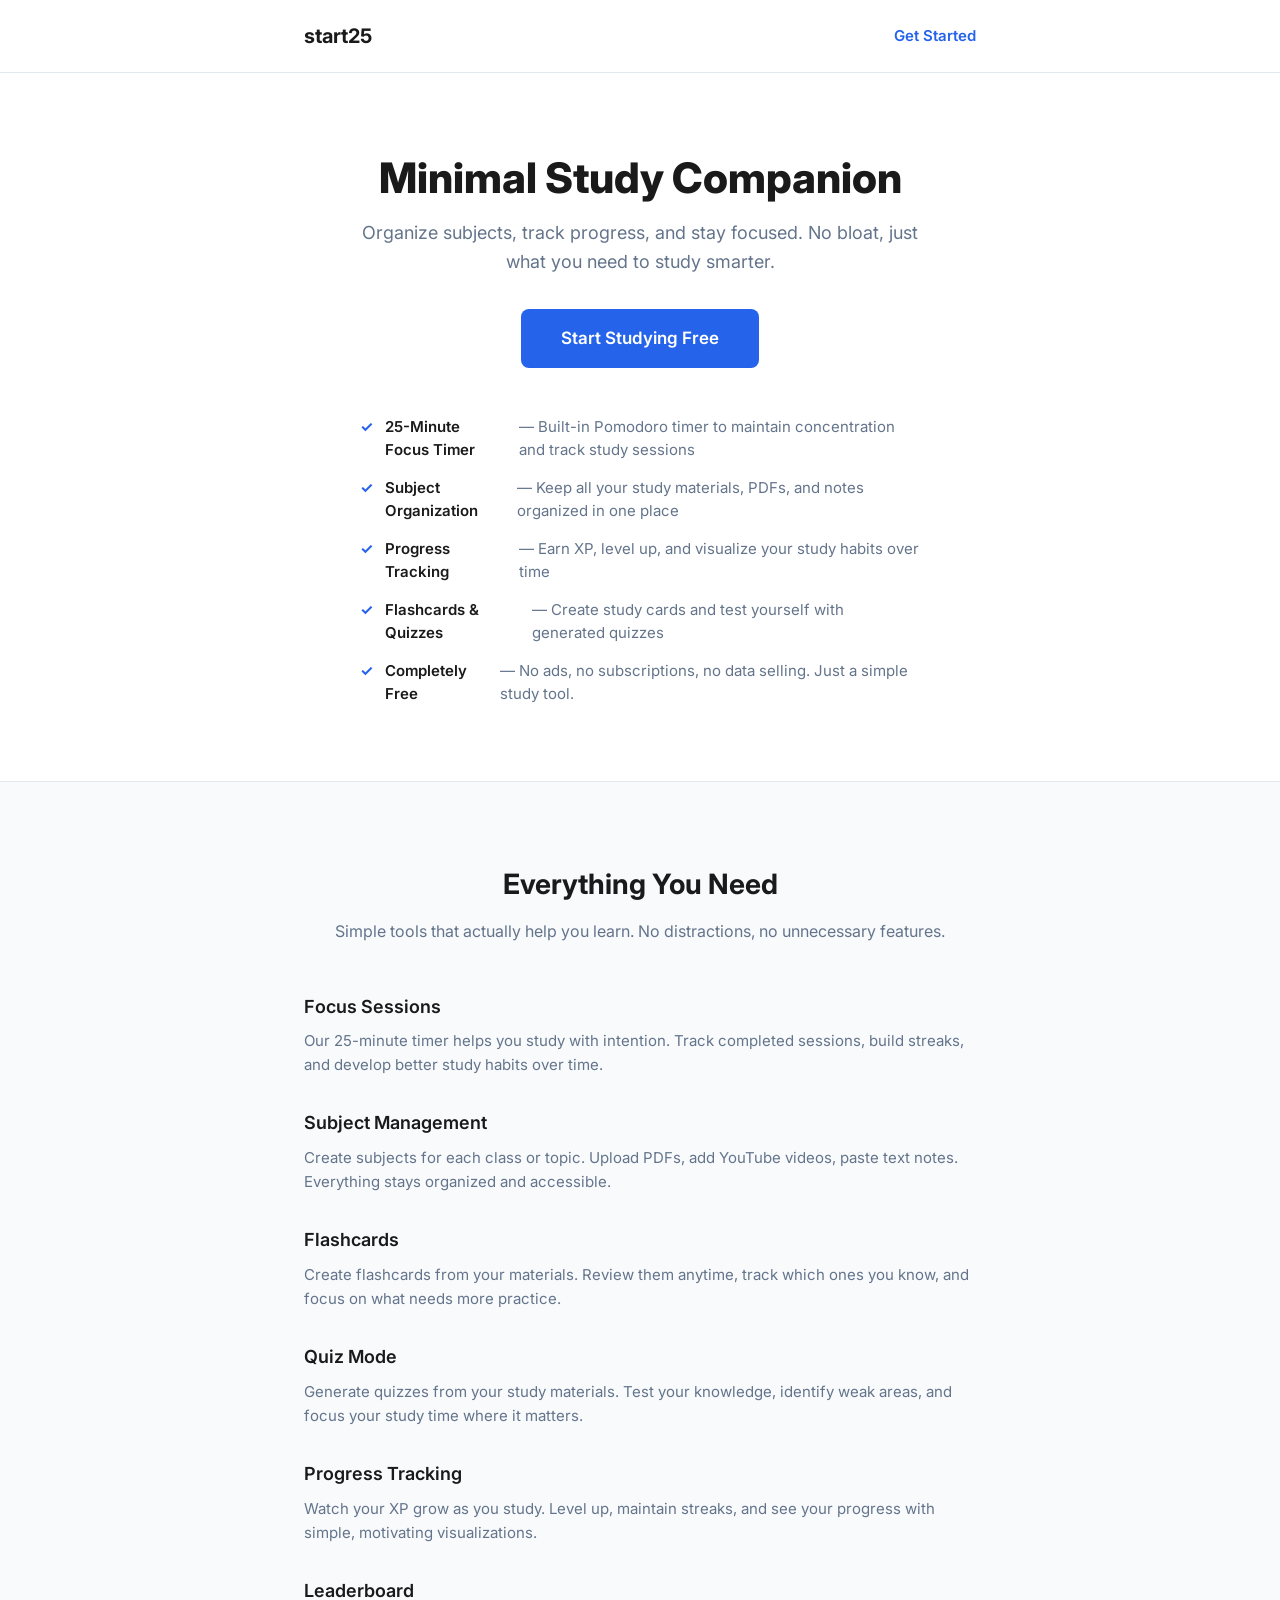
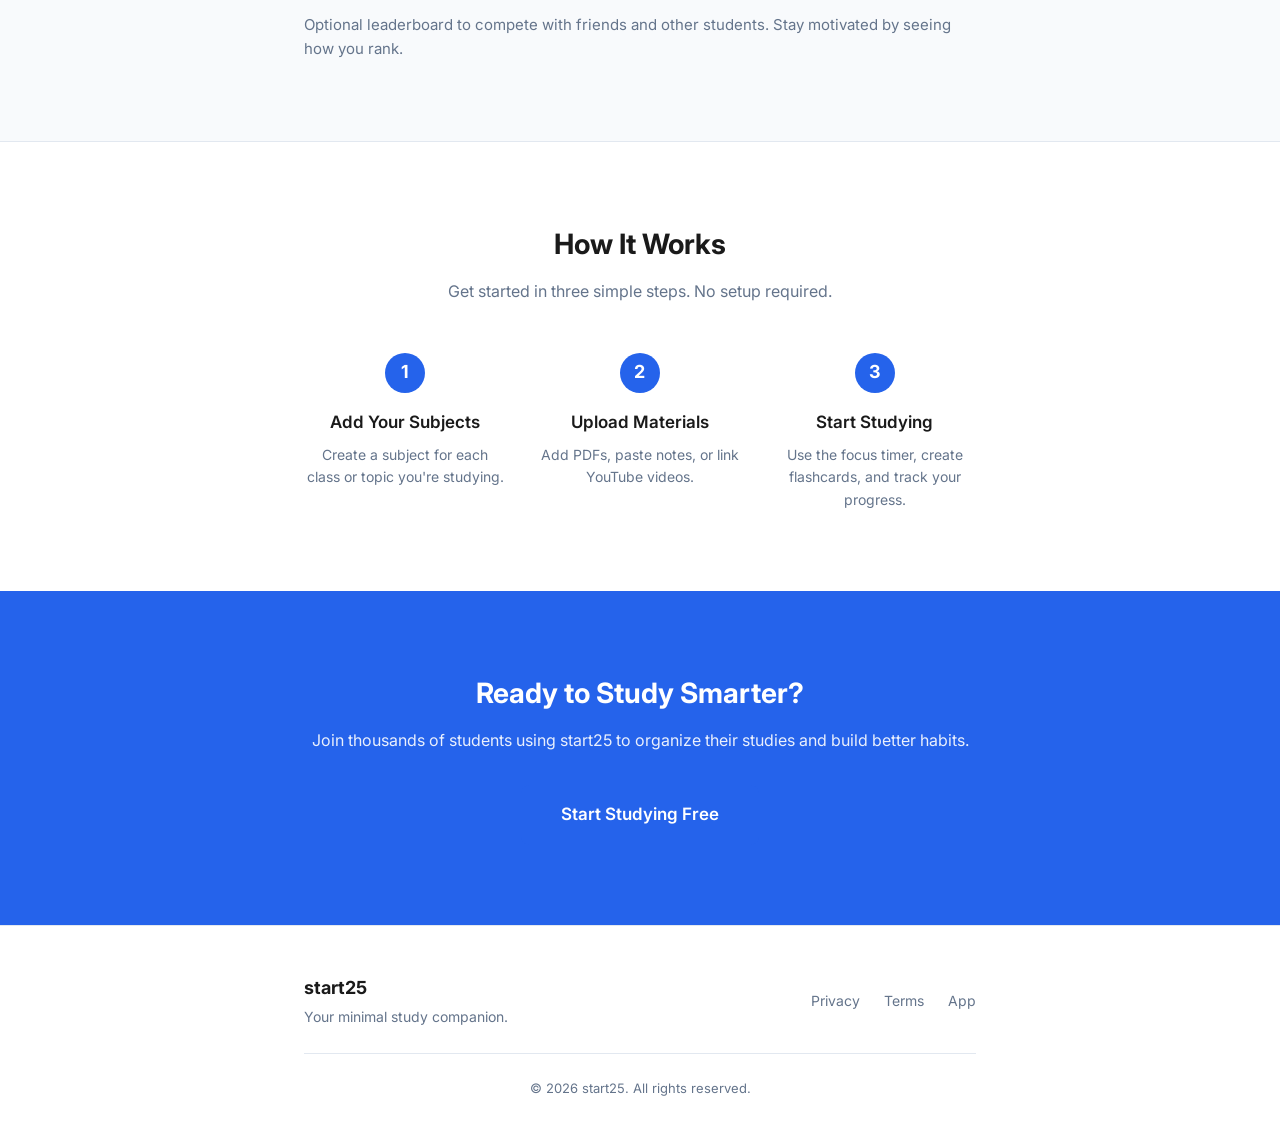
==== index.html @ 7311ef48 "Redesign landing page to match static.app clean minimal style" ====
<!DOCTYPE html>
<html lang="en">
<head>
    <meta charset="UTF-8">
    <meta name="viewport" content="width=device-width, initial-scale=1.0">
    <title>start25 - Minimal Study Companion</title>
    <link rel="icon" type="image/svg+xml" href="data:image/svg+xml,%3Csvg xmlns='http://www.w3.org/2000/svg' viewBox='0 0 100 100'%3E%3Crect width='100' height='100' rx='24' fill='%231a1a1a'/%3E%3Ctext x='50' y='70' font-family='Inter, -apple-system, sans-serif' font-size='46' font-weight='800' text-anchor='middle' fill='%23ffffff'%3E25%3C/text%3E%3C/svg%3E">
    <link rel="stylesheet" href="styles.css">
    <link rel="preconnect" href="https://fonts.googleapis.com">
    <link rel="preconnect" href="https://fonts.gstatic.com" crossorigin>
    <link href="https://fonts.googleapis.com/css2?family=Inter:wght@400;500;600;700;800&display=swap" rel="stylesheet">
</head>
<body>
    <!-- Navigation -->
    <nav class="nav">
        <div class="nav-container">
            <a href="index.html" class="nav-logo">start25</a>
            <a href="https://start25.vercel.app/" class="nav-cta">Get Started</a>
        </div>
    </nav>

    <!-- Hero Section -->
    <section class="hero">
        <div class="container">
            <h1 class="hero-title">Minimal Study Companion</h1>
            <p class="hero-subtitle">Organize subjects, track progress, and stay focused. No bloat, just what you need to study smarter.</p>
            <a href="https://start25.vercel.app/" class="btn btn-primary btn-large">Start Studying Free</a>
            
            <ul class="hero-features">
                <li>
                    <span class="check">✓</span>
                    <strong>25-Minute Focus Timer</strong> — Built-in Pomodoro timer to maintain concentration and track study sessions
                </li>
                <li>
                    <span class="check">✓</span>
                    <strong>Subject Organization</strong> — Keep all your study materials, PDFs, and notes organized in one place
                </li>
                <li>
                    <span class="check">✓</span>
                    <strong>Progress Tracking</strong> — Earn XP, level up, and visualize your study habits over time
                </li>
                <li>
                    <span class="check">✓</span>
                    <strong>Flashcards & Quizzes</strong> — Create study cards and test yourself with generated quizzes
                </li>
                <li>
                    <span class="check">✓</span>
                    <strong>Completely Free</strong> — No ads, no subscriptions, no data selling. Just a simple study tool.
                </li>
            </ul>
        </div>
    </section>

    <!-- Features Section -->
    <section id="features" class="features">
        <div class="container">
            <h2>Everything You Need</h2>
            <p class="section-intro">Simple tools that actually help you learn. No distractions, no unnecessary features.</p>
            
            <div class="features-list">
                <div class="feature-item">
                    <h3>Focus Sessions</h3>
                    <p>Our 25-minute timer helps you study with intention. Track completed sessions, build streaks, and develop better study habits over time.</p>
                </div>
                <div class="feature-item">
                    <h3>Subject Management</h3>
                    <p>Create subjects for each class or topic. Upload PDFs, add YouTube videos, paste text notes. Everything stays organized and accessible.</p>
                </div>
                <div class="feature-item">
                    <h3>Flashcards</h3>
                    <p>Create flashcards from your materials. Review them anytime, track which ones you know, and focus on what needs more practice.</p>
                </div>
                <div class="feature-item">
                    <h3>Quiz Mode</h3>
                    <p>Generate quizzes from your study materials. Test your knowledge, identify weak areas, and focus your study time where it matters.</p>
                </div>
                <div class="feature-item">
                    <h3>Progress Tracking</h3>
                    <p>Watch your XP grow as you study. Level up, maintain streaks, and see your progress with simple, motivating visualizations.</p>
                </div>
                <div class="feature-item">
                    <h3>Leaderboard</h3>
                    <p>Optional leaderboard to compete with friends and other students. Stay motivated by seeing how you rank.</p>
                </div>
            </div>
        </div>
    </section>

    <!-- How It Works Section -->
    <section id="how-it-works" class="how-it-works">
        <div class="container">
            <h2>How It Works</h2>
            <p class="section-intro">Get started in three simple steps. No setup required.</p>
            
            <div class="steps-simple">
                <div class="step-item">
                    <span class="step-num">1</span>
                    <h4>Add Your Subjects</h4>
                    <p>Create a subject for each class or topic you're studying.</p>
                </div>
                <div class="step-item">
                    <span class="step-num">2</span>
                    <h4>Upload Materials</h4>
                    <p>Add PDFs, paste notes, or link YouTube videos.</p>
                </div>
                <div class="step-item">
                    <span class="step-num">3</span>
                    <h4>Start Studying</h4>
                    <p>Use the focus timer, create flashcards, and track your progress.</p>
                </div>
            </div>
        </div>
    </section>

    <!-- CTA Section -->
    <section class="cta">
        <div class="container">
            <h2>Ready to Study Smarter?</h2>
            <p>Join thousands of students using start25 to organize their studies and build better habits.</p>
            <a href="https://start25.vercel.app/" class="btn btn-primary btn-large">Start Studying Free</a>
        </div>
    </section>

    <!-- Footer -->
    <footer class="footer">
        <div class="container">
            <div class="footer-content">
                <div class="footer-brand">
                    <a href="index.html" class="footer-logo">start25</a>
                    <p>Your minimal study companion.</p>
                </div>
                <div class="footer-links">
                    <a href="privacy.html">Privacy</a>
                    <a href="terms.html">Terms</a>
                    <a href="https://start25.vercel.app/">App</a>
                </div>
            </div>
            <div class="footer-bottom">
                <p>&copy; 2026 start25. All rights reserved.</p>
            </div>
        </div>
    </footer>

    <script src="script.js"></script>
</body>
</html>
---- styles.css ----
* {
    margin: 0;
    padding: 0;
    box-sizing: border-box;
}

:root {
    --primary: #1a1a1a;
    --primary-dark: #000000;
    --accent: #2563eb;
    --bg: #ffffff;
    --bg-alt: #f8fafc;
    --text: #1a1a1a;
    --text-muted: #64748b;
    --border: #e2e8f0;
}

body {
    font-family: 'Inter', -apple-system, BlinkMacSystemFont, 'Segoe UI', Roboto, sans-serif;
    color: var(--text);
    background: var(--bg);
    line-height: 1.6;
}

.container {
    max-width: 720px;
    margin: 0 auto;
    padding: 0 24px;
}

/* Navigation */
.nav {
    border-bottom: 1px solid var(--border);
}

.nav-container {
    max-width: 720px;
    margin: 0 auto;
    padding: 20px 24px;
    display: flex;
    align-items: center;
    justify-content: space-between;
}

.nav-logo {
    font-size: 20px;
    font-weight: 700;
    color: var(--text);
    text-decoration: none;
}

.nav-cta {
    color: var(--accent);
    text-decoration: none;
    font-weight: 600;
    font-size: 15px;
}

.nav-cta:hover {
    text-decoration: underline;
}

/* Hero Section */
.hero {
    padding: 80px 0 60px;
    text-align: center;
}

.hero-title {
    font-size: 42px;
    font-weight: 800;
    line-height: 1.2;
    margin-bottom: 16px;
    color: var(--text);
}

.hero-subtitle {
    font-size: 18px;
    color: var(--text-muted);
    margin-bottom: 32px;
    max-width: 560px;
    margin-left: auto;
    margin-right: auto;
}

.hero-features {
    list-style: none;
    text-align: left;
    max-width: 560px;
    margin: 48px auto 0;
}

.hero-features li {
    display: flex;
    gap: 12px;
    margin-bottom: 16px;
    font-size: 15px;
    color: var(--text-muted);
    line-height: 1.5;
}

.hero-features .check {
    color: var(--accent);
    font-weight: 700;
    flex-shrink: 0;
}

.hero-features strong {
    color: var(--text);
    font-weight: 600;
}

.btn {
    display: inline-block;
    padding: 14px 32px;
    border-radius: 8px;
    text-decoration: none;
    font-weight: 600;
    transition: all 0.2s;
}

.btn-primary {
    background: var(--accent);
    color: white;
}

.btn-primary:hover {
    background: #1d4ed8;
}

.btn-large {
    padding: 16px 40px;
    font-size: 17px;
}

/* Features Section */
.features {
    padding: 80px 0;
    background: var(--bg-alt);
    border-top: 1px solid var(--border);
}

.features h2 {
    font-size: 28px;
    font-weight: 700;
    margin-bottom: 12px;
    text-align: center;
}

.section-intro {
    text-align: center;
    color: var(--text-muted);
    margin-bottom: 48px;
}

.features-list {
    display: grid;
    gap: 32px;
}

.feature-item h3 {
    font-size: 18px;
    font-weight: 600;
    margin-bottom: 8px;
    color: var(--text);
}

.feature-item p {
    color: var(--text-muted);
    font-size: 15px;
    line-height: 1.6;
}

/* How It Works Section */
.how-it-works {
    padding: 80px 0;
    border-top: 1px solid var(--border);
}

.how-it-works h2 {
    font-size: 28px;
    font-weight: 700;
    margin-bottom: 12px;
    text-align: center;
}

.steps-simple {
    display: grid;
    grid-template-columns: repeat(3, 1fr);
    gap: 32px;
    margin-top: 48px;
}

.step-item {
    text-align: center;
}

.step-num {
    display: inline-flex;
    align-items: center;
    justify-content: center;
    width: 40px;
    height: 40px;
    background: var(--accent);
    color: white;
    border-radius: 50%;
    font-size: 18px;
    font-weight: 700;
    margin-bottom: 16px;
}

.step-item h4 {
    font-size: 17px;
    font-weight: 600;
    margin-bottom: 8px;
}

.step-item p {
    font-size: 14px;
    color: var(--text-muted);
}


/* CTA Section */
.cta {
    padding: 80px 0;
    background: var(--accent);
    color: white;
    text-align: center;
}

.cta h2 {
    font-size: 28px;
    font-weight: 700;
    margin-bottom: 12px;
}

.cta p {
    font-size: 16px;
    margin-bottom: 32px;
    opacity: 0.9;
}

/* Footer */
.footer {
    padding: 48px 0;
    background: var(--bg);
    border-top: 1px solid var(--border);
}

.footer-content {
    display: flex;
    justify-content: space-between;
    align-items: center;
    margin-bottom: 24px;
}

.footer-logo {
    font-size: 18px;
    font-weight: 700;
    color: var(--text);
    text-decoration: none;
}

.footer-brand p {
    color: var(--text-muted);
    font-size: 14px;
    margin-top: 4px;
}

.footer-links {
    display: flex;
    gap: 24px;
}

.footer-links a {
    color: var(--text-muted);
    text-decoration: none;
    font-size: 14px;
}

.footer-links a:hover {
    color: var(--accent);
}

.footer-bottom {
    text-align: center;
    color: var(--text-muted);
    font-size: 13px;
    padding-top: 24px;
    border-top: 1px solid var(--border);
}

/* Responsive */
@media (max-width: 640px) {
    .hero-title {
        font-size: 32px;
    }
    
    .hero-subtitle {
        font-size: 16px;
    }
    
    .steps-simple {
        grid-template-columns: 1fr;
        gap: 24px;
    }
    
    .footer-content {
        flex-direction: column;
        gap: 16px;
        text-align: center;
    }
    
    .btn-large {
        padding: 14px 28px;
        font-size: 16px;
    }
}
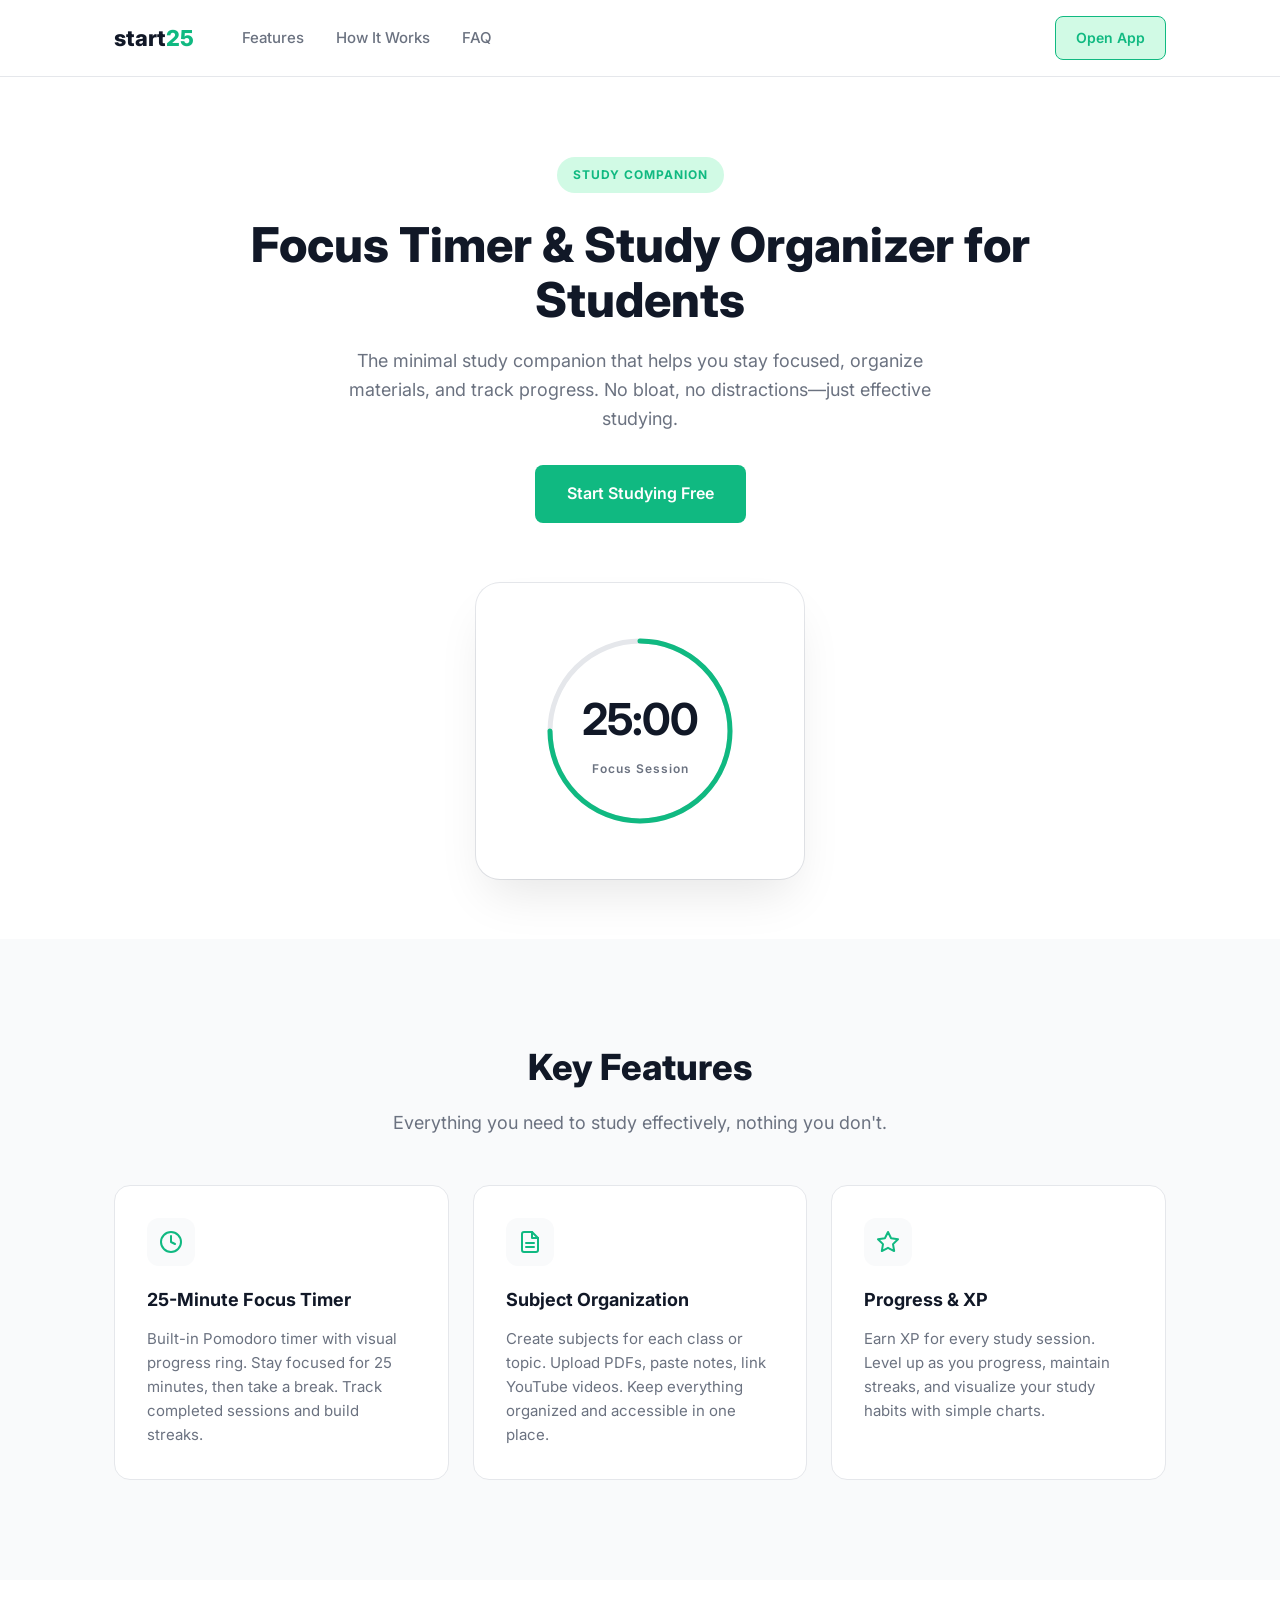
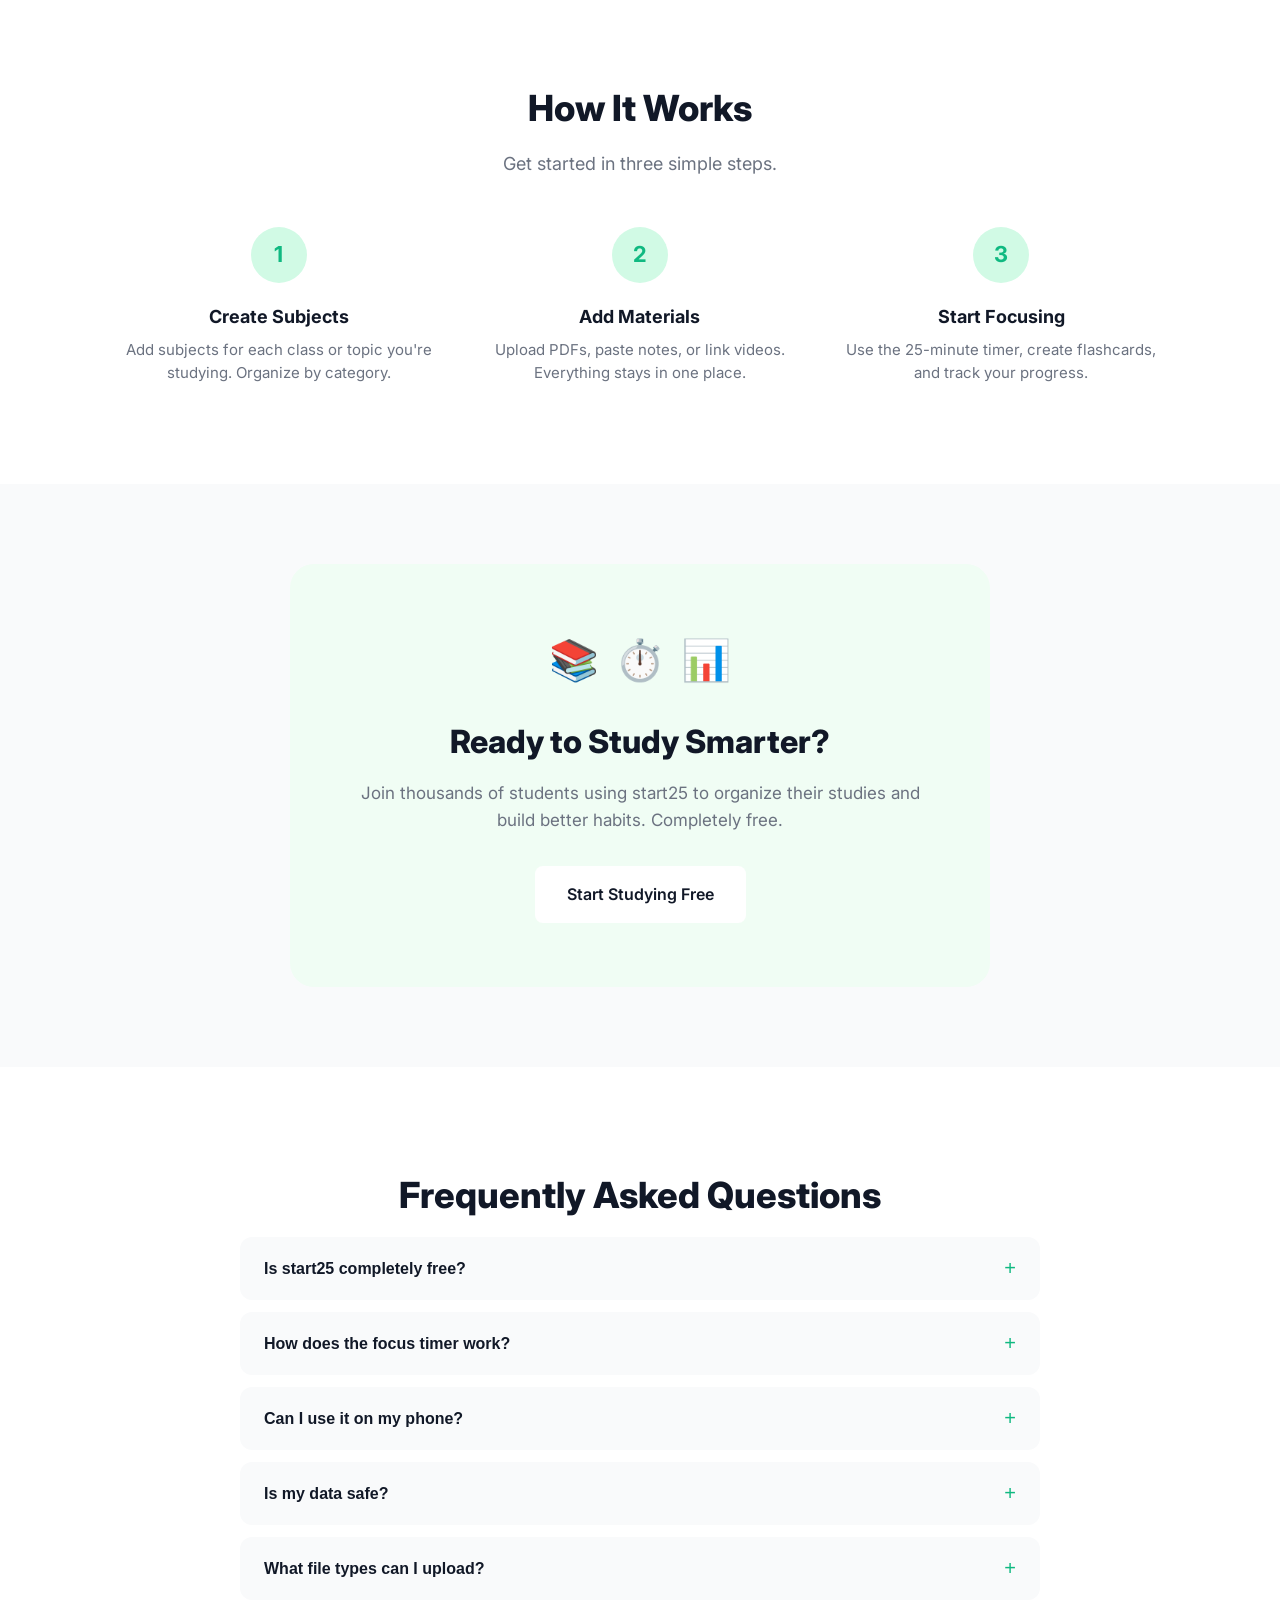
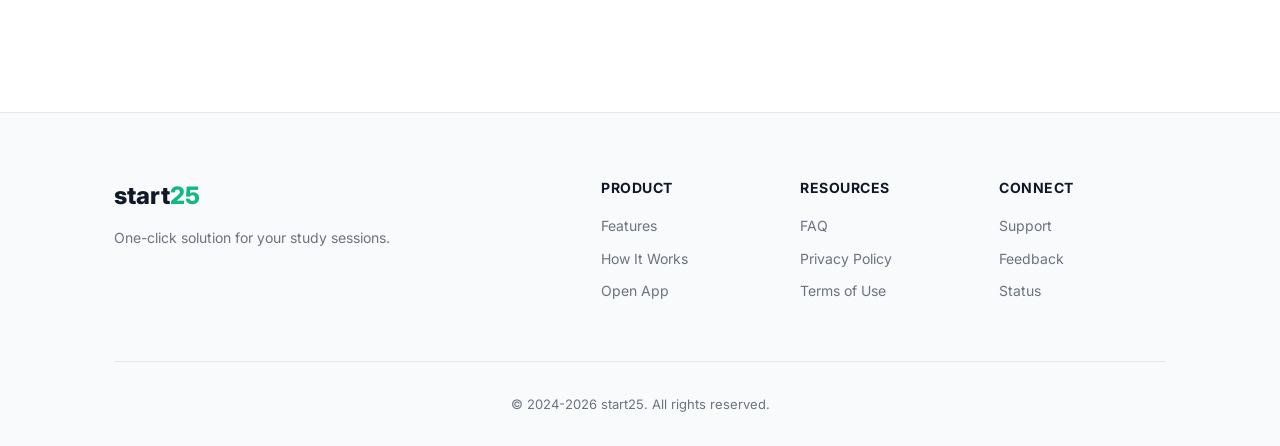
==== commit d0db5275: "Complete redesign to match static.app style - full layout, FAQ accordion, comprehensive footer" ====
--- a/index.html
+++ b/index.html
@@ -3,7 +3,7 @@
 <head>
     <meta charset="UTF-8">
     <meta name="viewport" content="width=device-width, initial-scale=1.0">
-    <title>start25 - Minimal Study Companion</title>
+    <title>start25 - Focus Timer & Study Companion</title>
     <link rel="icon" type="image/svg+xml" href="data:image/svg+xml,%3Csvg xmlns='http://www.w3.org/2000/svg' viewBox='0 0 100 100'%3E%3Crect width='100' height='100' rx='24' fill='%231a1a1a'/%3E%3Ctext x='50' y='70' font-family='Inter, -apple-system, sans-serif' font-size='46' font-weight='800' text-anchor='middle' fill='%23ffffff'%3E25%3C/text%3E%3C/svg%3E">
     <link rel="stylesheet" href="styles.css">
     <link rel="preconnect" href="https://fonts.googleapis.com">
@@ -14,73 +14,75 @@
     <!-- Navigation -->
     <nav class="nav">
         <div class="nav-container">
-            <a href="index.html" class="nav-logo">start25</a>
-            <a href="https://start25.vercel.app/" class="nav-cta">Get Started</a>
+            <div class="nav-left">
+                <a href="index.html" class="nav-logo">
+                    <span class="logo-text">start</span><span class="logo-num">25</span>
+                </a>
+                <div class="nav-links">
+                    <a href="#features">Features</a>
+                    <a href="#how-it-works">How It Works</a>
+                    <a href="#faq">FAQ</a>
+                </div>
+            </div>
+            <div class="nav-right">
+                <a href="https://start25.vercel.app/" class="btn btn-open">Open App</a>
+            </div>
         </div>
     </nav>
 
     <!-- Hero Section -->
     <section class="hero">
         <div class="container">
-            <h1 class="hero-title">Minimal Study Companion</h1>
-            <p class="hero-subtitle">Organize subjects, track progress, and stay focused. No bloat, just what you need to study smarter.</p>
-            <a href="https://start25.vercel.app/" class="btn btn-primary btn-large">Start Studying Free</a>
-            
-            <ul class="hero-features">
-                <li>
-                    <span class="check">✓</span>
-                    <strong>25-Minute Focus Timer</strong> — Built-in Pomodoro timer to maintain concentration and track study sessions
-                </li>
-                <li>
-                    <span class="check">✓</span>
-                    <strong>Subject Organization</strong> — Keep all your study materials, PDFs, and notes organized in one place
-                </li>
-                <li>
-                    <span class="check">✓</span>
-                    <strong>Progress Tracking</strong> — Earn XP, level up, and visualize your study habits over time
-                </li>
-                <li>
-                    <span class="check">✓</span>
-                    <strong>Flashcards & Quizzes</strong> — Create study cards and test yourself with generated quizzes
-                </li>
-                <li>
-                    <span class="check">✓</span>
-                    <strong>Completely Free</strong> — No ads, no subscriptions, no data selling. Just a simple study tool.
-                </li>
-            </ul>
+            <span class="hero-badge">STUDY COMPANION</span>
+            <h1 class="hero-title">Focus Timer & Study Organizer for Students</h1>
+            <p class="hero-subtitle">The minimal study companion that helps you stay focused, organize materials, and track progress. No bloat, no distractions—just effective studying.</p>
+            <div class="hero-ctas">
+                <a href="https://start25.vercel.app/" class="btn btn-primary btn-large">Start Studying Free</a>
+            </div>
+            
+            <!-- Hero Visual -->
+            <div class="hero-demo">
+                <div class="demo-card">
+                    <div class="demo-timer">
+                        <svg viewBox="0 0 120 120" class="demo-ring">
+                            <circle cx="60" cy="60" r="54" fill="none" stroke="#e5e7eb" stroke-width="3"/>
+                            <circle cx="60" cy="60" r="54" fill="none" stroke="#10b981" stroke-width="3" stroke-dasharray="339" stroke-dashoffset="85" stroke-linecap="round"/>
+                        </svg>
+                        <div class="demo-time">25:00</div>
+                        <div class="demo-label">Focus Session</div>
+                    </div>
+                </div>
+            </div>
         </div>
     </section>
 
     <!-- Features Section -->
     <section id="features" class="features">
         <div class="container">
-            <h2>Everything You Need</h2>
-            <p class="section-intro">Simple tools that actually help you learn. No distractions, no unnecessary features.</p>
-            
-            <div class="features-list">
-                <div class="feature-item">
-                    <h3>Focus Sessions</h3>
-                    <p>Our 25-minute timer helps you study with intention. Track completed sessions, build streaks, and develop better study habits over time.</p>
-                </div>
-                <div class="feature-item">
-                    <h3>Subject Management</h3>
-                    <p>Create subjects for each class or topic. Upload PDFs, add YouTube videos, paste text notes. Everything stays organized and accessible.</p>
-                </div>
-                <div class="feature-item">
-                    <h3>Flashcards</h3>
-                    <p>Create flashcards from your materials. Review them anytime, track which ones you know, and focus on what needs more practice.</p>
-                </div>
-                <div class="feature-item">
-                    <h3>Quiz Mode</h3>
-                    <p>Generate quizzes from your study materials. Test your knowledge, identify weak areas, and focus your study time where it matters.</p>
-                </div>
-                <div class="feature-item">
-                    <h3>Progress Tracking</h3>
-                    <p>Watch your XP grow as you study. Level up, maintain streaks, and see your progress with simple, motivating visualizations.</p>
-                </div>
-                <div class="feature-item">
-                    <h3>Leaderboard</h3>
-                    <p>Optional leaderboard to compete with friends and other students. Stay motivated by seeing how you rank.</p>
+            <h2 class="section-title">Key Features</h2>
+            <p class="section-subtitle">Everything you need to study effectively, nothing you don't.</p>
+            
+            <div class="features-grid">
+                <div class="feature-card">
+                    <div class="feature-icon">
+                        <svg width="24" height="24" viewBox="0 0 24 24" fill="none" stroke="currentColor" stroke-width="2" stroke-linecap="round" stroke-linejoin="round"><circle cx="12" cy="12" r="10"/><polyline points="12 6 12 12 16 14"/></svg>
+                    </div>
+                    <h3>25-Minute Focus Timer</h3>
+                    <p>Built-in Pomodoro timer with visual progress ring. Stay focused for 25 minutes, then take a break. Track completed sessions and build streaks.</p>
+                </div>
+                <div class="feature-card">
+                    <div class="feature-icon">
+                        <svg width="24" height="24" viewBox="0 0 24 24" fill="none" stroke="currentColor" stroke-width="2" stroke-linecap="round" stroke-linejoin="round"><path d="M14 2H6a2 2 0 0 0-2 2v16a2 2 0 0 0 2 2h12a2 2 0 0 0 2-2V8z"/><polyline points="14 2 14 8 20 8"/><line x1="16" y1="13" x2="8" y2="13"/><line x1="16" y1="17" x2="8" y2="17"/></svg>
+                    </div>
+                    <h3>Subject Organization</h3>
+                    <p>Create subjects for each class or topic. Upload PDFs, paste notes, link YouTube videos. Keep everything organized and accessible in one place.</p>
+                </div>
+                <div class="feature-card">
+                    <div class="feature-icon">
+                        <svg width="24" height="24" viewBox="0 0 24 24" fill="none" stroke="currentColor" stroke-width="2" stroke-linecap="round" stroke-linejoin="round"><polygon points="12 2 15.09 8.26 22 9.27 17 14.14 18.18 21.02 12 17.77 5.82 21.02 7 14.14 2 9.27 8.91 8.26 12 2"/></svg>
+                    </div>
+                    <h3>Progress & XP</h3>
+                    <p>Earn XP for every study session. Level up as you progress, maintain streaks, and visualize your study habits with simple charts.</p>
                 </div>
             </div>
         </div>
@@ -89,24 +91,24 @@
     <!-- How It Works Section -->
     <section id="how-it-works" class="how-it-works">
         <div class="container">
-            <h2>How It Works</h2>
-            <p class="section-intro">Get started in three simple steps. No setup required.</p>
-            
-            <div class="steps-simple">
-                <div class="step-item">
-                    <span class="step-num">1</span>
-                    <h4>Add Your Subjects</h4>
-                    <p>Create a subject for each class or topic you're studying.</p>
-                </div>
-                <div class="step-item">
-                    <span class="step-num">2</span>
-                    <h4>Upload Materials</h4>
-                    <p>Add PDFs, paste notes, or link YouTube videos.</p>
-                </div>
-                <div class="step-item">
-                    <span class="step-num">3</span>
-                    <h4>Start Studying</h4>
-                    <p>Use the focus timer, create flashcards, and track your progress.</p>
+            <h2 class="section-title">How It Works</h2>
+            <p class="section-subtitle">Get started in three simple steps.</p>
+            
+            <div class="steps-grid">
+                <div class="step">
+                    <div class="step-icon">1</div>
+                    <h4>Create Subjects</h4>
+                    <p>Add subjects for each class or topic you're studying. Organize by category.</p>
+                </div>
+                <div class="step">
+                    <div class="step-icon">2</div>
+                    <h4>Add Materials</h4>
+                    <p>Upload PDFs, paste notes, or link videos. Everything stays in one place.</p>
+                </div>
+                <div class="step">
+                    <div class="step-icon">3</div>
+                    <h4>Start Focusing</h4>
+                    <p>Use the 25-minute timer, create flashcards, and track your progress.</p>
                 </div>
             </div>
         </div>
@@ -115,28 +117,109 @@
     <!-- CTA Section -->
     <section class="cta">
         <div class="container">
-            <h2>Ready to Study Smarter?</h2>
-            <p>Join thousands of students using start25 to organize their studies and build better habits.</p>
-            <a href="https://start25.vercel.app/" class="btn btn-primary btn-large">Start Studying Free</a>
+            <div class="cta-card">
+                <div class="cta-visual">
+                    <div class="cta-shapes">
+                        <div class="shape shape-1">📚</div>
+                        <div class="shape shape-2">⏱️</div>
+                        <div class="shape shape-3">📊</div>
+                    </div>
+                </div>
+                <h2>Ready to Study Smarter?</h2>
+                <p>Join thousands of students using start25 to organize their studies and build better habits. Completely free.</p>
+                <a href="https://start25.vercel.app/" class="btn btn-white btn-large">Start Studying Free</a>
+            </div>
+        </div>
+    </section>
+
+    <!-- FAQ Section -->
+    <section id="faq" class="faq">
+        <div class="container">
+            <h2 class="section-title">Frequently Asked Questions</h2>
+            
+            <div class="faq-list">
+                <div class="faq-item">
+                    <button class="faq-question" onclick="toggleFaq(this)">
+                        <span>Is start25 completely free?</span>
+                        <span class="faq-plus">+</span>
+                    </button>
+                    <div class="faq-answer">
+                        <p>Yes, start25 is 100% free. No ads, no subscriptions, no hidden fees. We believe study tools should be accessible to everyone.</p>
+                    </div>
+                </div>
+                <div class="faq-item">
+                    <button class="faq-question" onclick="toggleFaq(this)">
+                        <span>How does the focus timer work?</span>
+                        <span class="faq-plus">+</span>
+                    </button>
+                    <div class="faq-answer">
+                        <p>The timer uses the Pomodoro technique. Set a 25-minute focus session, work on your studies, then take a 5-minute break. After 4 sessions, take a longer 15-minute break.</p>
+                    </div>
+                </div>
+                <div class="faq-item">
+                    <button class="faq-question" onclick="toggleFaq(this)">
+                        <span>Can I use it on my phone?</span>
+                        <span class="faq-plus">+</span>
+                    </button>
+                    <div class="faq-answer">
+                        <p>Yes, start25 works on any device with a web browser. Use it on your phone, tablet, or computer. Your data syncs across devices when you sign in.</p>
+                    </div>
+                </div>
+                <div class="faq-item">
+                    <button class="faq-question" onclick="toggleFaq(this)">
+                        <span>Is my data safe?</span>
+                        <span class="faq-plus">+</span>
+                    </button>
+                    <div class="faq-answer">
+                        <p>Yes. Your data is stored securely and never sold to third parties. You can export or delete your data at any time.</p>
+                    </div>
+                </div>
+                <div class="faq-item">
+                    <button class="faq-question" onclick="toggleFaq(this)">
+                        <span>What file types can I upload?</span>
+                        <span class="faq-plus">+</span>
+                    </button>
+                    <div class="faq-answer">
+                        <p>Currently supports PDFs, images, and text notes. You can also link YouTube videos for easy access to video lectures.</p>
+                    </div>
+                </div>
+            </div>
         </div>
     </section>
 
     <!-- Footer -->
     <footer class="footer">
         <div class="container">
-            <div class="footer-content">
+            <div class="footer-main">
                 <div class="footer-brand">
-                    <a href="index.html" class="footer-logo">start25</a>
-                    <p>Your minimal study companion.</p>
-                </div>
-                <div class="footer-links">
-                    <a href="privacy.html">Privacy</a>
-                    <a href="terms.html">Terms</a>
-                    <a href="https://start25.vercel.app/">App</a>
+                    <a href="index.html" class="footer-logo">
+                        <span class="logo-text">start</span><span class="logo-num">25</span>
+                    </a>
+                    <p class="footer-tagline">One-click solution for your study sessions.</p>
+                </div>
+                <div class="footer-columns">
+                    <div class="footer-col">
+                        <h4>Product</h4>
+                        <a href="#features">Features</a>
+                        <a href="#how-it-works">How It Works</a>
+                        <a href="https://start25.vercel.app/">Open App</a>
+                    </div>
+                    <div class="footer-col">
+                        <h4>Resources</h4>
+                        <a href="#faq">FAQ</a>
+                        <a href="privacy.html">Privacy Policy</a>
+                        <a href="terms.html">Terms of Use</a>
+                    </div>
+                    <div class="footer-col">
+                        <h4>Connect</h4>
+                        <a href="#">Support</a>
+                        <a href="#">Feedback</a>
+                        <a href="#">Status</a>
+                    </div>
                 </div>
             </div>
             <div class="footer-bottom">
-                <p>&copy; 2026 start25. All rights reserved.</p>
+                <p>&copy; 2024-2026 start25. All rights reserved.</p>
             </div>
         </div>
     </footer>
--- a/styles.css
+++ b/styles.css
@@ -6,13 +6,15 @@
 
 :root {
     --primary: #1a1a1a;
-    --primary-dark: #000000;
-    --accent: #2563eb;
+    --primary-light: #374151;
+    --accent: #10b981;
+    --accent-light: #d1fae5;
     --bg: #ffffff;
-    --bg-alt: #f8fafc;
-    --text: #1a1a1a;
-    --text-muted: #64748b;
-    --border: #e2e8f0;
+    --bg-alt: #f9fafb;
+    --bg-green: #f0fdf4;
+    --text: #111827;
+    --text-muted: #6b7280;
+    --border: #e5e7eb;
 }
 
 body {
@@ -23,7 +25,7 @@
 }
 
 .container {
-    max-width: 720px;
+    max-width: 1100px;
     margin: 0 auto;
     padding: 0 24px;
 }
@@ -31,141 +33,256 @@
 /* Navigation */
 .nav {
     border-bottom: 1px solid var(--border);
+    background: var(--bg);
 }
 
 .nav-container {
-    max-width: 720px;
+    max-width: 1100px;
     margin: 0 auto;
-    padding: 20px 24px;
+    padding: 16px 24px;
     display: flex;
     align-items: center;
     justify-content: space-between;
 }
 
+.nav-left {
+    display: flex;
+    align-items: center;
+    gap: 48px;
+}
+
 .nav-logo {
-    font-size: 20px;
-    font-weight: 700;
-    color: var(--text);
+    font-size: 22px;
+    font-weight: 800;
     text-decoration: none;
-}
-
-.nav-cta {
-    color: var(--accent);
+    display: flex;
+    align-items: center;
+}
+
+.logo-text {
+    color: var(--text);
+}
+
+.logo-num {
+    color: var(--accent);
+}
+
+.nav-links {
+    display: flex;
+    gap: 32px;
+}
+
+.nav-links a {
+    color: var(--text-muted);
+    text-decoration: none;
+    font-weight: 500;
+    font-size: 15px;
+    transition: color 0.2s;
+}
+
+.nav-links a:hover {
+    color: var(--text);
+}
+
+.btn {
+    display: inline-flex;
+    align-items: center;
+    justify-content: center;
+    padding: 10px 20px;
+    border-radius: 8px;
     text-decoration: none;
     font-weight: 600;
-    font-size: 15px;
-}
-
-.nav-cta:hover {
-    text-decoration: underline;
+    font-size: 14px;
+    transition: all 0.2s;
+    border: none;
+    cursor: pointer;
+}
+
+.btn-open {
+    background: var(--accent-light);
+    color: var(--accent);
+    border: 1px solid var(--accent);
+}
+
+.btn-open:hover {
+    background: var(--accent);
+    color: white;
+}
+
+.btn-primary {
+    background: var(--accent);
+    color: white;
+}
+
+.btn-primary:hover {
+    background: #059669;
+}
+
+.btn-white {
+    background: white;
+    color: var(--text);
+}
+
+.btn-white:hover {
+    background: var(--bg-alt);
+}
+
+.btn-large {
+    padding: 16px 32px;
+    font-size: 16px;
 }
 
 /* Hero Section */
 .hero {
     padding: 80px 0 60px;
     text-align: center;
+    background: var(--bg);
+}
+
+.hero-badge {
+    display: inline-block;
+    background: var(--accent-light);
+    color: var(--accent);
+    padding: 8px 16px;
+    border-radius: 20px;
+    font-size: 12px;
+    font-weight: 700;
+    letter-spacing: 1px;
+    text-transform: uppercase;
+    margin-bottom: 24px;
 }
 
 .hero-title {
-    font-size: 42px;
+    font-size: 48px;
     font-weight: 800;
-    line-height: 1.2;
-    margin-bottom: 16px;
-    color: var(--text);
+    line-height: 1.15;
+    margin-bottom: 20px;
+    color: var(--text);
+    max-width: 800px;
+    margin-left: auto;
+    margin-right: auto;
 }
 
 .hero-subtitle {
     font-size: 18px;
     color: var(--text-muted);
     margin-bottom: 32px;
-    max-width: 560px;
+    max-width: 640px;
     margin-left: auto;
     margin-right: auto;
-}
-
-.hero-features {
-    list-style: none;
-    text-align: left;
-    max-width: 560px;
-    margin: 48px auto 0;
-}
-
-.hero-features li {
-    display: flex;
-    gap: 12px;
-    margin-bottom: 16px;
-    font-size: 15px;
-    color: var(--text-muted);
-    line-height: 1.5;
-}
-
-.hero-features .check {
-    color: var(--accent);
+    line-height: 1.6;
+}
+
+.hero-ctas {
+    margin-bottom: 60px;
+}
+
+.hero-demo {
+    display: flex;
+    justify-content: center;
+}
+
+.demo-card {
+    background: white;
+    border-radius: 24px;
+    padding: 48px 64px;
+    box-shadow: 0 25px 50px -12px rgba(0, 0, 0, 0.1), 0 0 0 1px var(--border);
+}
+
+.demo-timer {
+    position: relative;
+    width: 200px;
+    height: 200px;
+    display: flex;
+    flex-direction: column;
+    align-items: center;
+    justify-content: center;
+}
+
+.demo-ring {
+    position: absolute;
+    top: 0;
+    left: 0;
+    width: 100%;
+    height: 100%;
+    transform: rotate(-90deg);
+}
+
+.demo-time {
+    font-size: 44px;
     font-weight: 700;
-    flex-shrink: 0;
-}
-
-.hero-features strong {
-    color: var(--text);
+    color: var(--text);
+    letter-spacing: -1px;
+    margin-bottom: 4px;
+}
+
+.demo-label {
+    font-size: 12px;
     font-weight: 600;
-}
-
-.btn {
-    display: inline-block;
-    padding: 14px 32px;
-    border-radius: 8px;
-    text-decoration: none;
-    font-weight: 600;
-    transition: all 0.2s;
-}
-
-.btn-primary {
-    background: var(--accent);
-    color: white;
-}
-
-.btn-primary:hover {
-    background: #1d4ed8;
-}
-
-.btn-large {
-    padding: 16px 40px;
-    font-size: 17px;
+    color: var(--text-muted);
+    letter-spacing: 1px;
+}
+
+/* Section Titles */
+.section-title {
+    font-size: 36px;
+    font-weight: 800;
+    text-align: center;
+    margin-bottom: 12px;
+    color: var(--text);
+}
+
+.section-subtitle {
+    text-align: center;
+    color: var(--text-muted);
+    font-size: 18px;
+    margin-bottom: 48px;
 }
 
 /* Features Section */
 .features {
-    padding: 80px 0;
+    padding: 100px 0;
     background: var(--bg-alt);
-    border-top: 1px solid var(--border);
-}
-
-.features h2 {
-    font-size: 28px;
+}
+
+.features-grid {
+    display: grid;
+    grid-template-columns: repeat(3, 1fr);
+    gap: 24px;
+}
+
+.feature-card {
+    background: white;
+    border-radius: 16px;
+    padding: 32px;
+    border: 1px solid var(--border);
+    transition: box-shadow 0.2s;
+}
+
+.feature-card:hover {
+    box-shadow: 0 10px 40px -10px rgba(0, 0, 0, 0.1);
+}
+
+.feature-icon {
+    width: 48px;
+    height: 48px;
+    background: var(--bg-alt);
+    border-radius: 12px;
+    display: flex;
+    align-items: center;
+    justify-content: center;
+    color: var(--accent);
+    margin-bottom: 20px;
+}
+
+.feature-card h3 {
+    font-size: 18px;
     font-weight: 700;
     margin-bottom: 12px;
-    text-align: center;
-}
-
-.section-intro {
-    text-align: center;
-    color: var(--text-muted);
-    margin-bottom: 48px;
-}
-
-.features-list {
-    display: grid;
-    gap: 32px;
-}
-
-.feature-item h3 {
-    font-size: 18px;
-    font-weight: 600;
-    margin-bottom: 8px;
-    color: var(--text);
-}
-
-.feature-item p {
+    color: var(--text);
+}
+
+.feature-card p {
     color: var(--text-muted);
     font-size: 15px;
     line-height: 1.6;
@@ -173,113 +290,211 @@
 
 /* How It Works Section */
 .how-it-works {
-    padding: 80px 0;
-    border-top: 1px solid var(--border);
-}
-
-.how-it-works h2 {
-    font-size: 28px;
-    font-weight: 700;
-    margin-bottom: 12px;
-    text-align: center;
-}
-
-.steps-simple {
+    padding: 100px 0;
+    background: var(--bg);
+}
+
+.steps-grid {
     display: grid;
     grid-template-columns: repeat(3, 1fr);
     gap: 32px;
-    margin-top: 48px;
-}
-
-.step-item {
+}
+
+.step {
     text-align: center;
 }
 
-.step-num {
-    display: inline-flex;
+.step-icon {
+    width: 56px;
+    height: 56px;
+    background: var(--accent-light);
+    color: var(--accent);
+    border-radius: 50%;
+    display: flex;
     align-items: center;
     justify-content: center;
-    width: 40px;
-    height: 40px;
-    background: var(--accent);
-    color: white;
-    border-radius: 50%;
+    font-size: 22px;
+    font-weight: 700;
+    margin: 0 auto 20px;
+}
+
+.step h4 {
     font-size: 18px;
     font-weight: 700;
-    margin-bottom: 16px;
-}
-
-.step-item h4 {
-    font-size: 17px;
-    font-weight: 600;
     margin-bottom: 8px;
-}
-
-.step-item p {
-    font-size: 14px;
-    color: var(--text-muted);
-}
-
+    color: var(--text);
+}
+
+.step p {
+    font-size: 15px;
+    color: var(--text-muted);
+    line-height: 1.5;
+}
 
 /* CTA Section */
 .cta {
     padding: 80px 0;
-    background: var(--accent);
-    color: white;
+    background: var(--bg-alt);
+}
+
+.cta-card {
+    background: var(--bg-green);
+    border-radius: 24px;
+    padding: 64px;
     text-align: center;
-}
-
-.cta h2 {
-    font-size: 28px;
-    font-weight: 700;
+    max-width: 700px;
+    margin: 0 auto;
+}
+
+.cta-visual {
+    margin-bottom: 24px;
+}
+
+.cta-shapes {
+    display: flex;
+    justify-content: center;
+    gap: 16px;
+}
+
+.shape {
+    font-size: 40px;
+}
+
+.cta-card h2 {
+    font-size: 32px;
+    font-weight: 800;
     margin-bottom: 12px;
-}
-
-.cta p {
+    color: var(--text);
+}
+
+.cta-card p {
+    font-size: 17px;
+    color: var(--text-muted);
+    margin-bottom: 32px;
+}
+
+/* FAQ Section */
+.faq {
+    padding: 100px 0;
+    background: var(--bg);
+}
+
+.faq-list {
+    max-width: 800px;
+    margin: 0 auto;
+}
+
+.faq-item {
+    background: var(--bg-alt);
+    border-radius: 12px;
+    margin-bottom: 12px;
+    overflow: hidden;
+}
+
+.faq-question {
+    width: 100%;
+    padding: 20px 24px;
+    background: none;
+    border: none;
+    text-align: left;
     font-size: 16px;
-    margin-bottom: 32px;
-    opacity: 0.9;
+    font-weight: 600;
+    color: var(--text);
+    cursor: pointer;
+    display: flex;
+    justify-content: space-between;
+    align-items: center;
+    transition: background 0.2s;
+}
+
+.faq-question:hover {
+    background: #f3f4f6;
+}
+
+.faq-plus {
+    font-size: 20px;
+    color: var(--accent);
+    font-weight: 400;
+}
+
+.faq-answer {
+    max-height: 0;
+    overflow: hidden;
+    transition: max-height 0.3s ease;
+}
+
+.faq-answer p {
+    padding: 0 24px 20px;
+    color: var(--text-muted);
+    line-height: 1.6;
+}
+
+.faq-item.active .faq-answer {
+    max-height: 200px;
+}
+
+.faq-item.active .faq-plus {
+    transform: rotate(45deg);
 }
 
 /* Footer */
 .footer {
-    padding: 48px 0;
-    background: var(--bg);
+    padding: 64px 0 32px;
+    background: var(--bg-alt);
     border-top: 1px solid var(--border);
 }
 
-.footer-content {
-    display: flex;
-    justify-content: space-between;
-    align-items: center;
-    margin-bottom: 24px;
+.footer-main {
+    display: grid;
+    grid-template-columns: 1.5fr 2fr;
+    gap: 64px;
+    margin-bottom: 48px;
+}
+
+.footer-brand {
+    max-width: 280px;
 }
 
 .footer-logo {
-    font-size: 18px;
+    font-size: 24px;
+    font-weight: 800;
+    text-decoration: none;
+    display: flex;
+    align-items: center;
+    margin-bottom: 12px;
+}
+
+.footer-tagline {
+    color: var(--text-muted);
+    font-size: 14px;
+    line-height: 1.5;
+}
+
+.footer-columns {
+    display: grid;
+    grid-template-columns: repeat(3, 1fr);
+    gap: 32px;
+}
+
+.footer-col h4 {
+    font-size: 14px;
     font-weight: 700;
     color: var(--text);
-    text-decoration: none;
-}
-
-.footer-brand p {
-    color: var(--text-muted);
-    font-size: 14px;
-    margin-top: 4px;
-}
-
-.footer-links {
-    display: flex;
-    gap: 24px;
-}
-
-.footer-links a {
+    margin-bottom: 16px;
+    text-transform: uppercase;
+    letter-spacing: 0.5px;
+}
+
+.footer-col a {
+    display: block;
     color: var(--text-muted);
     text-decoration: none;
     font-size: 14px;
-}
-
-.footer-links a:hover {
+    margin-bottom: 10px;
+    transition: color 0.2s;
+}
+
+.footer-col a:hover {
     color: var(--accent);
 }
 
@@ -287,33 +502,54 @@
     text-align: center;
     color: var(--text-muted);
     font-size: 13px;
-    padding-top: 24px;
+    padding-top: 32px;
     border-top: 1px solid var(--border);
 }
 
 /* Responsive */
+@media (max-width: 900px) {
+    .features-grid {
+        grid-template-columns: 1fr;
+    }
+    
+    .steps-grid {
+        grid-template-columns: 1fr;
+        gap: 24px;
+    }
+    
+    .footer-main {
+        grid-template-columns: 1fr;
+        gap: 40px;
+    }
+    
+    .footer-columns {
+        grid-template-columns: repeat(2, 1fr);
+    }
+    
+    .nav-links {
+        display: none;
+    }
+}
+
 @media (max-width: 640px) {
     .hero-title {
         font-size: 32px;
     }
     
-    .hero-subtitle {
-        font-size: 16px;
-    }
-    
-    .steps-simple {
+    .section-title {
+        font-size: 28px;
+    }
+    
+    .footer-columns {
         grid-template-columns: 1fr;
         gap: 24px;
     }
     
-    .footer-content {
-        flex-direction: column;
-        gap: 16px;
-        text-align: center;
-    }
-    
-    .btn-large {
-        padding: 14px 28px;
-        font-size: 16px;
-    }
-}
+    .demo-card {
+        padding: 32px 48px;
+    }
+    
+    .cta-card {
+        padding: 40px 24px;
+    }
+}
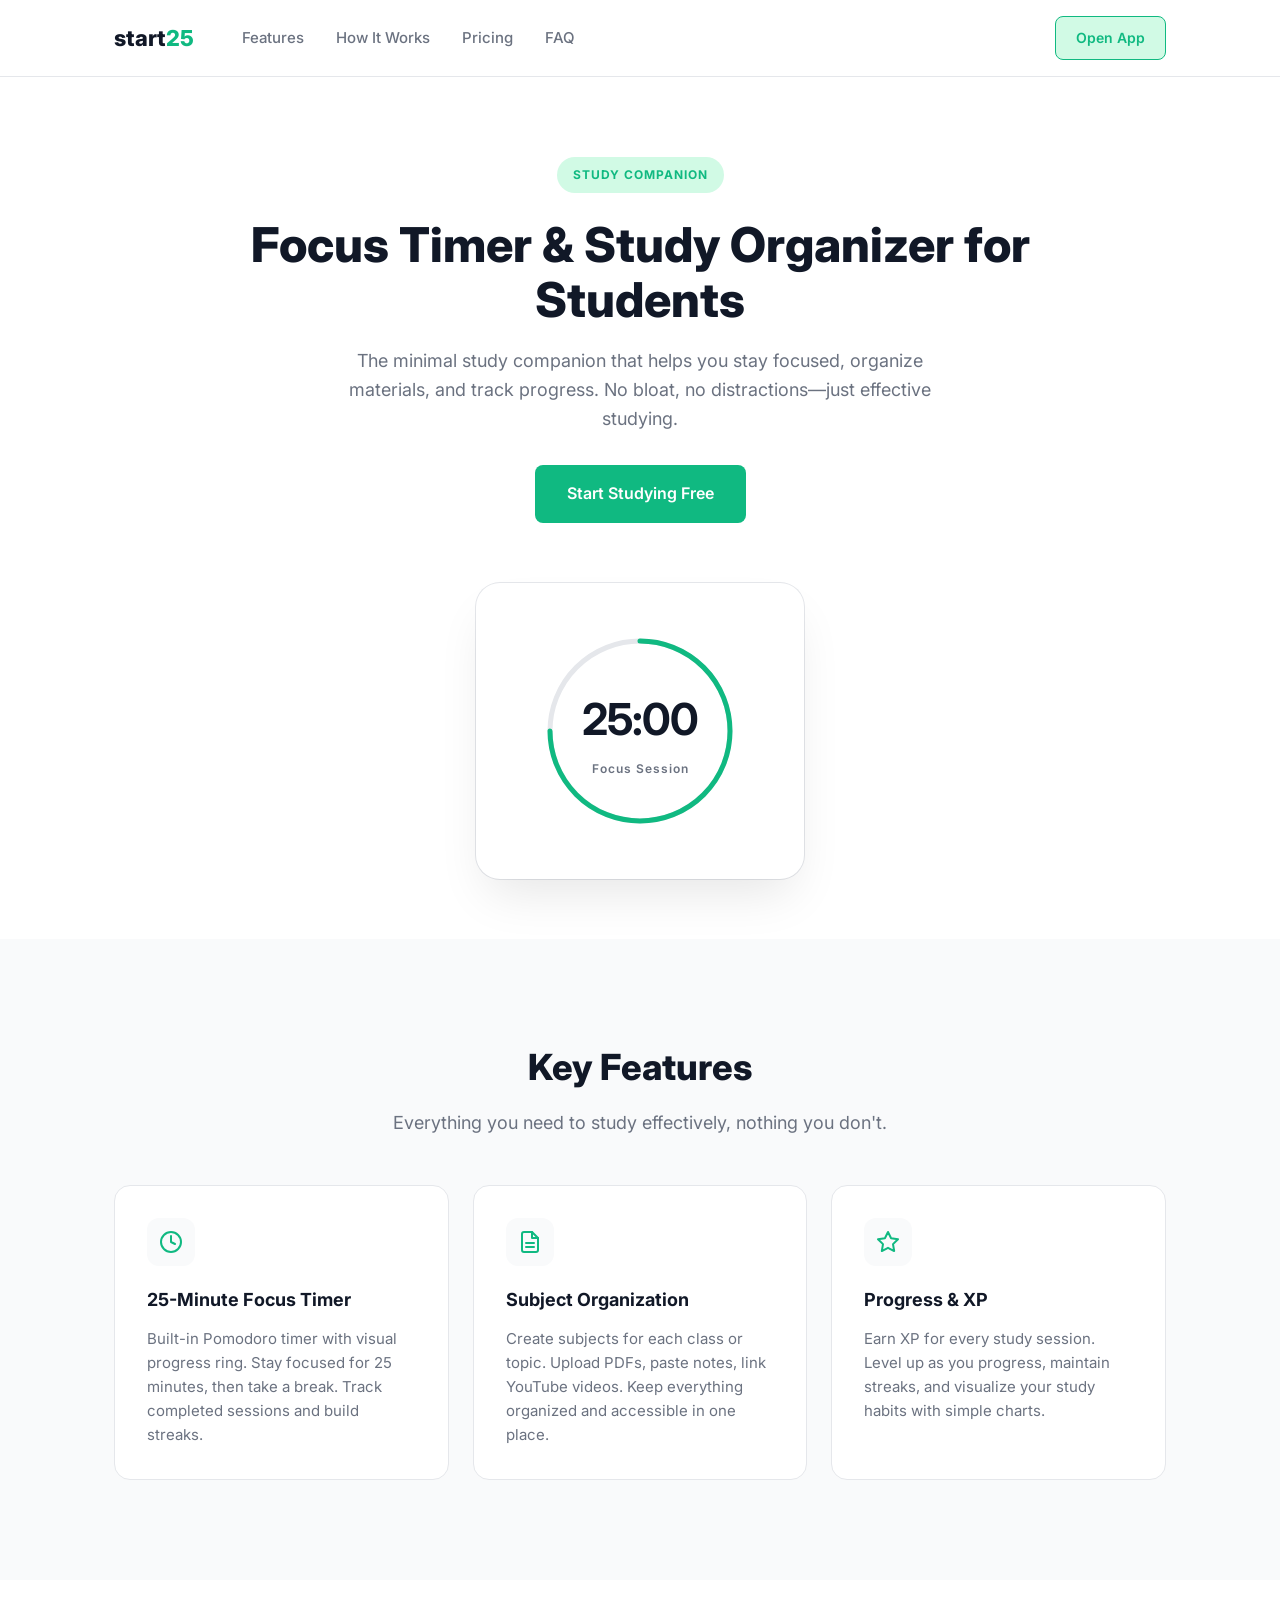
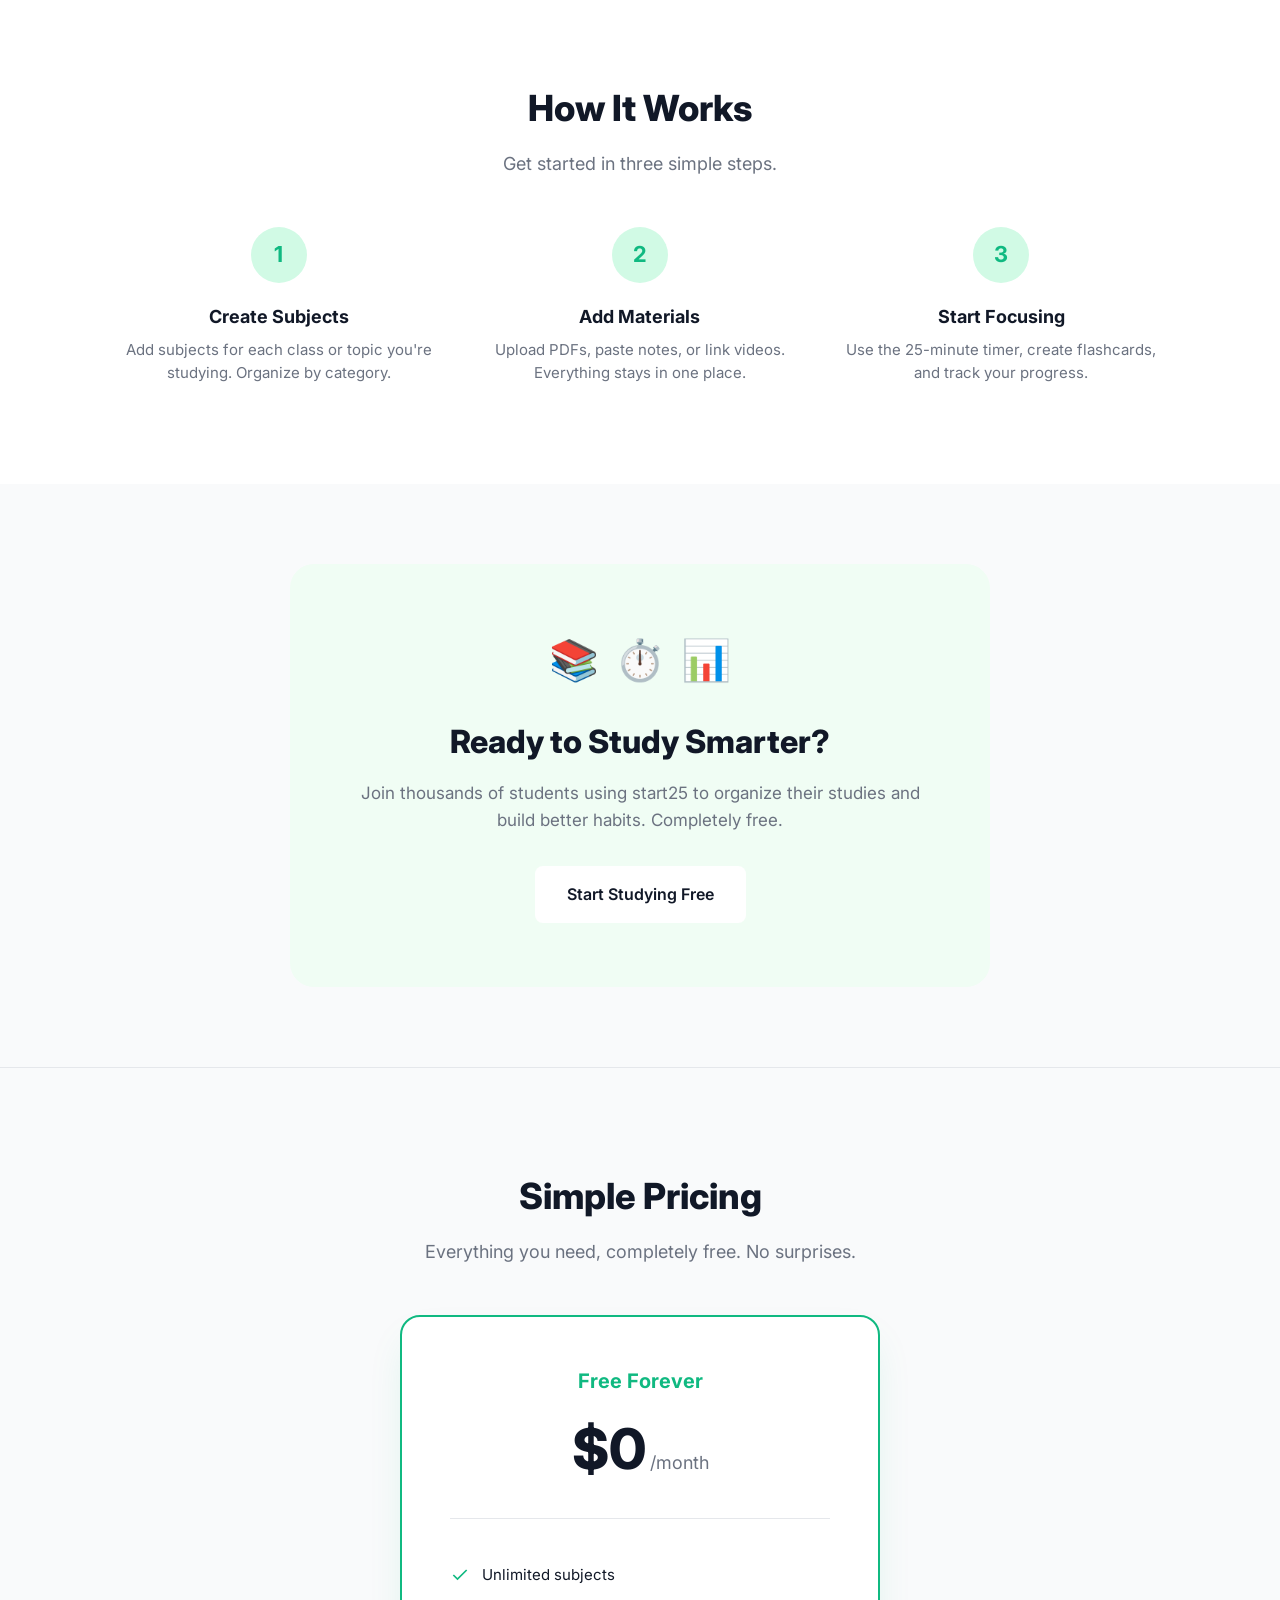
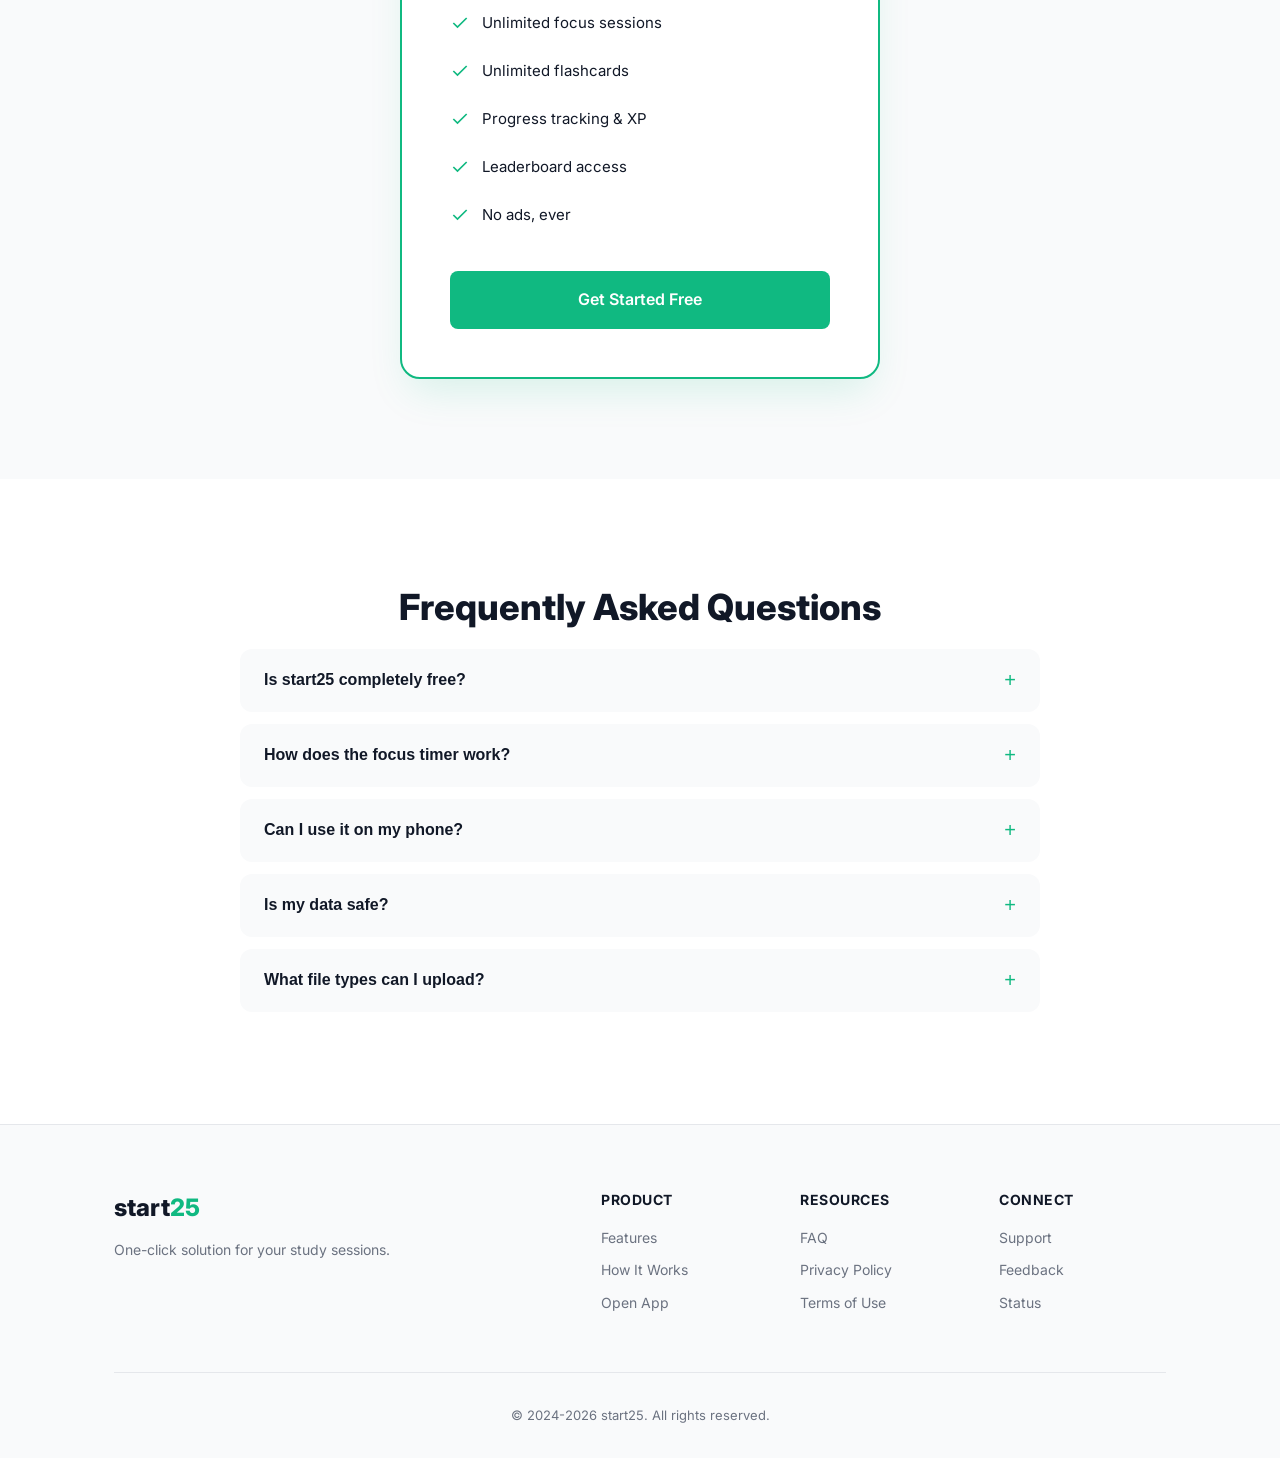
==== commit ec398a06: "Add pricing section with free forever plan" ====
--- a/index.html
+++ b/index.html
@@ -21,6 +21,7 @@
                 <div class="nav-links">
                     <a href="#features">Features</a>
                     <a href="#how-it-works">How It Works</a>
+                    <a href="#pricing">Pricing</a>
                     <a href="#faq">FAQ</a>
                 </div>
             </div>
@@ -132,6 +133,51 @@
         </div>
     </section>
 
+    <!-- Pricing Section -->
+    <section id="pricing" class="pricing">
+        <div class="container">
+            <h2 class="section-title">Simple Pricing</h2>
+            <p class="section-subtitle">Everything you need, completely free. No surprises.</p>
+            
+            <div class="pricing-card">
+                <div class="pricing-header">
+                    <h3>Free Forever</h3>
+                    <div class="pricing-price">
+                        <span class="price">$0</span>
+                        <span class="period">/month</span>
+                    </div>
+                </div>
+                <div class="pricing-features">
+                    <div class="pricing-feature">
+                        <svg width="20" height="20" viewBox="0 0 24 24" fill="none" stroke="currentColor" stroke-width="2"><polyline points="20 6 9 17 4 12"/></svg>
+                        <span>Unlimited subjects</span>
+                    </div>
+                    <div class="pricing-feature">
+                        <svg width="20" height="20" viewBox="0 0 24 24" fill="none" stroke="currentColor" stroke-width="2"><polyline points="20 6 9 17 4 12"/></svg>
+                        <span>Unlimited focus sessions</span>
+                    </div>
+                    <div class="pricing-feature">
+                        <svg width="20" height="20" viewBox="0 0 24 24" fill="none" stroke="currentColor" stroke-width="2"><polyline points="20 6 9 17 4 12"/></svg>
+                        <span>Unlimited flashcards</span>
+                    </div>
+                    <div class="pricing-feature">
+                        <svg width="20" height="20" viewBox="0 0 24 24" fill="none" stroke="currentColor" stroke-width="2"><polyline points="20 6 9 17 4 12"/></svg>
+                        <span>Progress tracking & XP</span>
+                    </div>
+                    <div class="pricing-feature">
+                        <svg width="20" height="20" viewBox="0 0 24 24" fill="none" stroke="currentColor" stroke-width="2"><polyline points="20 6 9 17 4 12"/></svg>
+                        <span>Leaderboard access</span>
+                    </div>
+                    <div class="pricing-feature">
+                        <svg width="20" height="20" viewBox="0 0 24 24" fill="none" stroke="currentColor" stroke-width="2"><polyline points="20 6 9 17 4 12"/></svg>
+                        <span>No ads, ever</span>
+                    </div>
+                </div>
+                <a href="https://start25.vercel.app/" class="btn btn-primary btn-large btn-full">Get Started Free</a>
+            </div>
+        </div>
+    </section>
+
     <!-- FAQ Section -->
     <section id="faq" class="faq">
         <div class="container">
--- a/styles.css
+++ b/styles.css
@@ -373,6 +373,77 @@
     margin-bottom: 32px;
 }
 
+/* Pricing Section */
+.pricing {
+    padding: 100px 0;
+    background: var(--bg-alt);
+    border-top: 1px solid var(--border);
+}
+
+.pricing-card {
+    background: white;
+    border-radius: 20px;
+    padding: 48px;
+    max-width: 480px;
+    margin: 0 auto;
+    border: 2px solid var(--accent);
+    box-shadow: 0 20px 40px -10px rgba(16, 185, 129, 0.15);
+}
+
+.pricing-header {
+    text-align: center;
+    margin-bottom: 32px;
+    padding-bottom: 24px;
+    border-bottom: 1px solid var(--border);
+}
+
+.pricing-header h3 {
+    font-size: 20px;
+    font-weight: 700;
+    color: var(--accent);
+    margin-bottom: 8px;
+}
+
+.pricing-price {
+    display: flex;
+    align-items: baseline;
+    justify-content: center;
+    gap: 4px;
+}
+
+.price {
+    font-size: 56px;
+    font-weight: 800;
+    color: var(--text);
+}
+
+.period {
+    font-size: 18px;
+    color: var(--text-muted);
+}
+
+.pricing-features {
+    margin-bottom: 32px;
+}
+
+.pricing-feature {
+    display: flex;
+    align-items: center;
+    gap: 12px;
+    padding: 12px 0;
+    color: var(--text);
+    font-size: 15px;
+}
+
+.pricing-feature svg {
+    color: var(--accent);
+    flex-shrink: 0;
+}
+
+.btn-full {
+    width: 100%;
+}
+
 /* FAQ Section */
 .faq {
     padding: 100px 0;
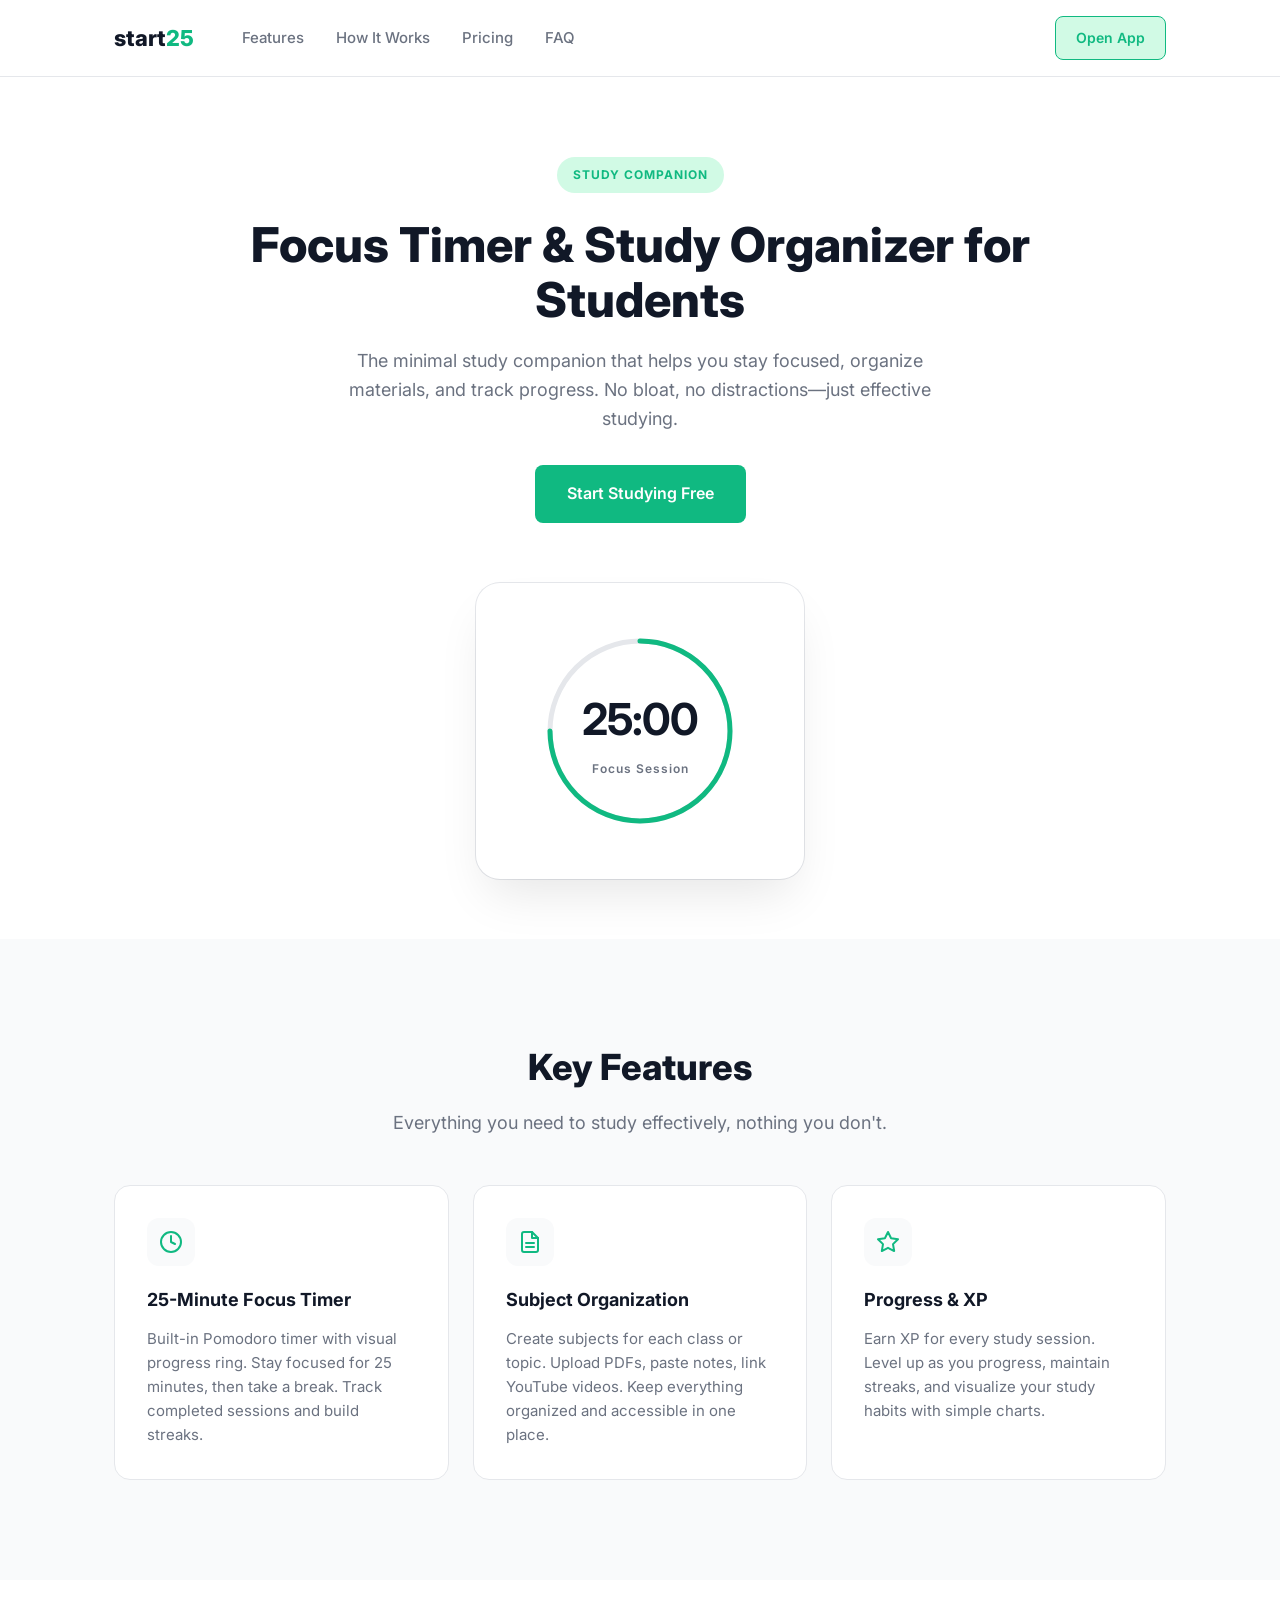
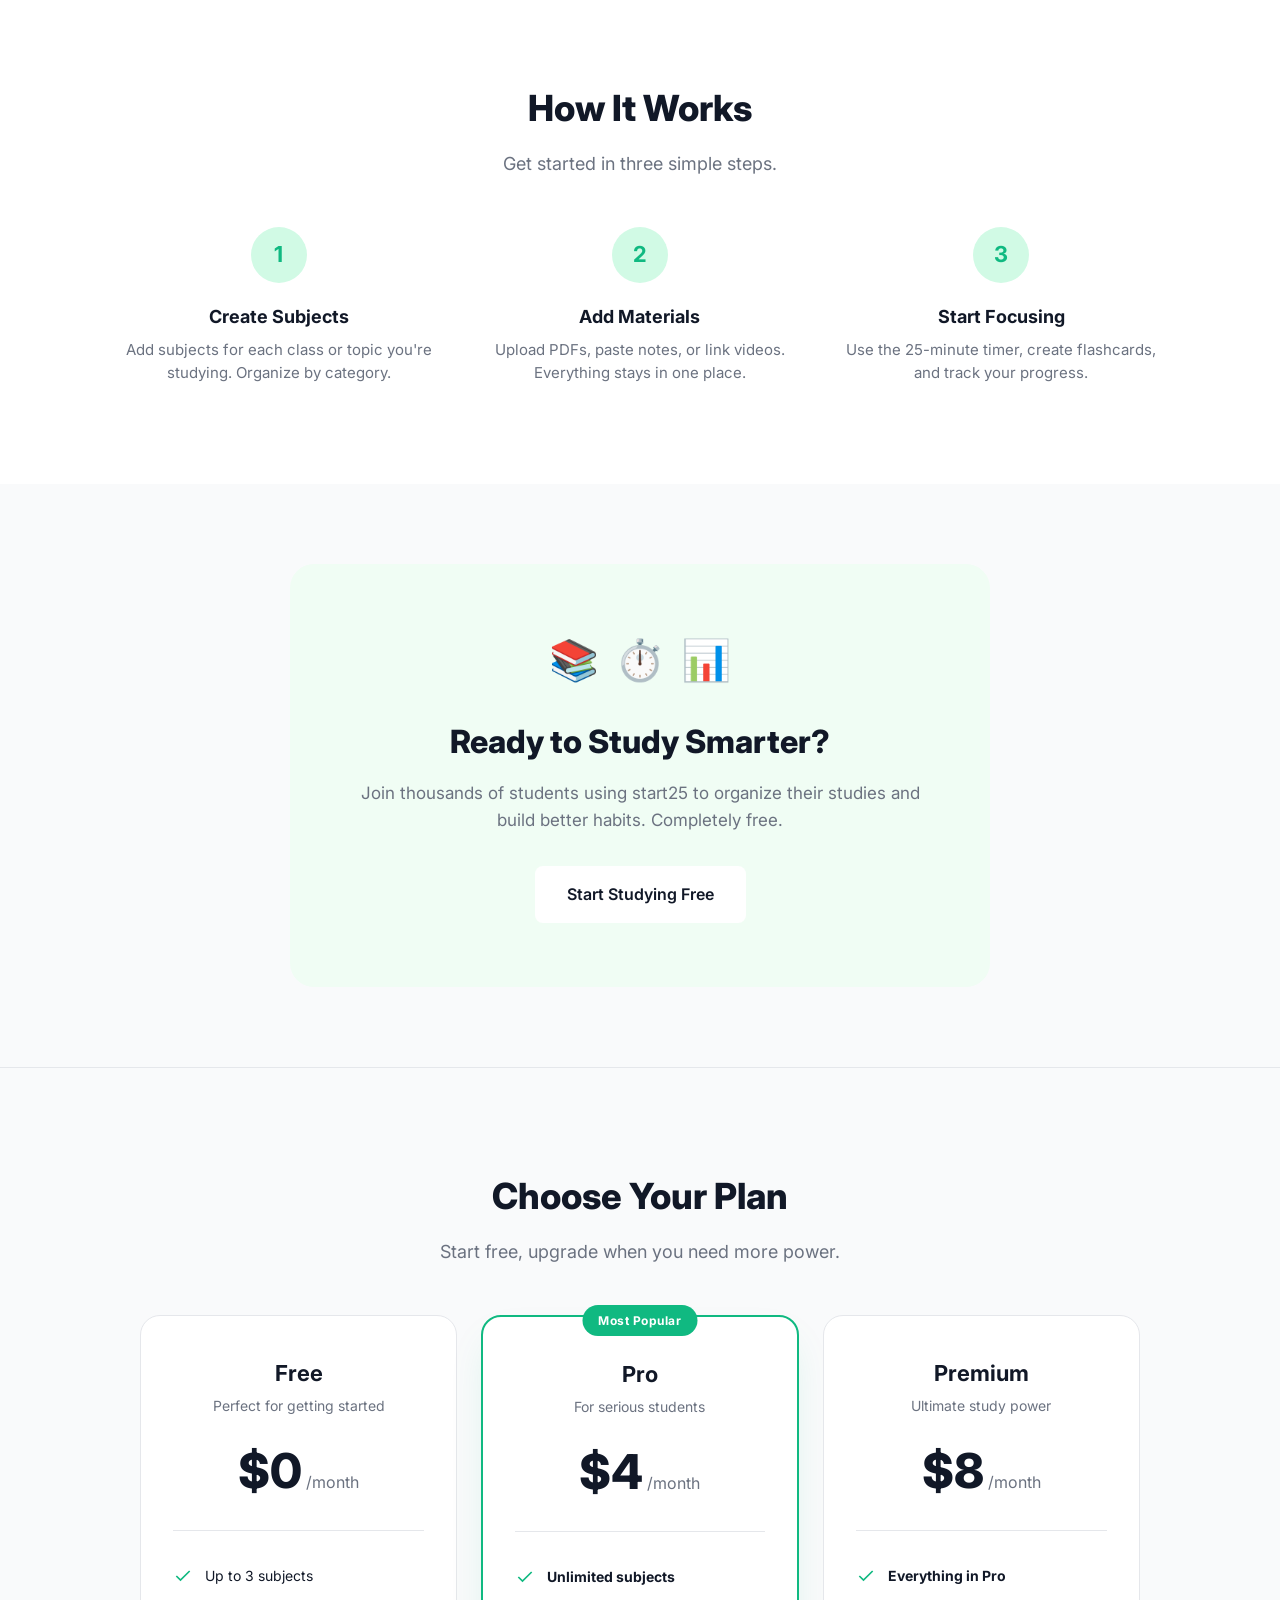
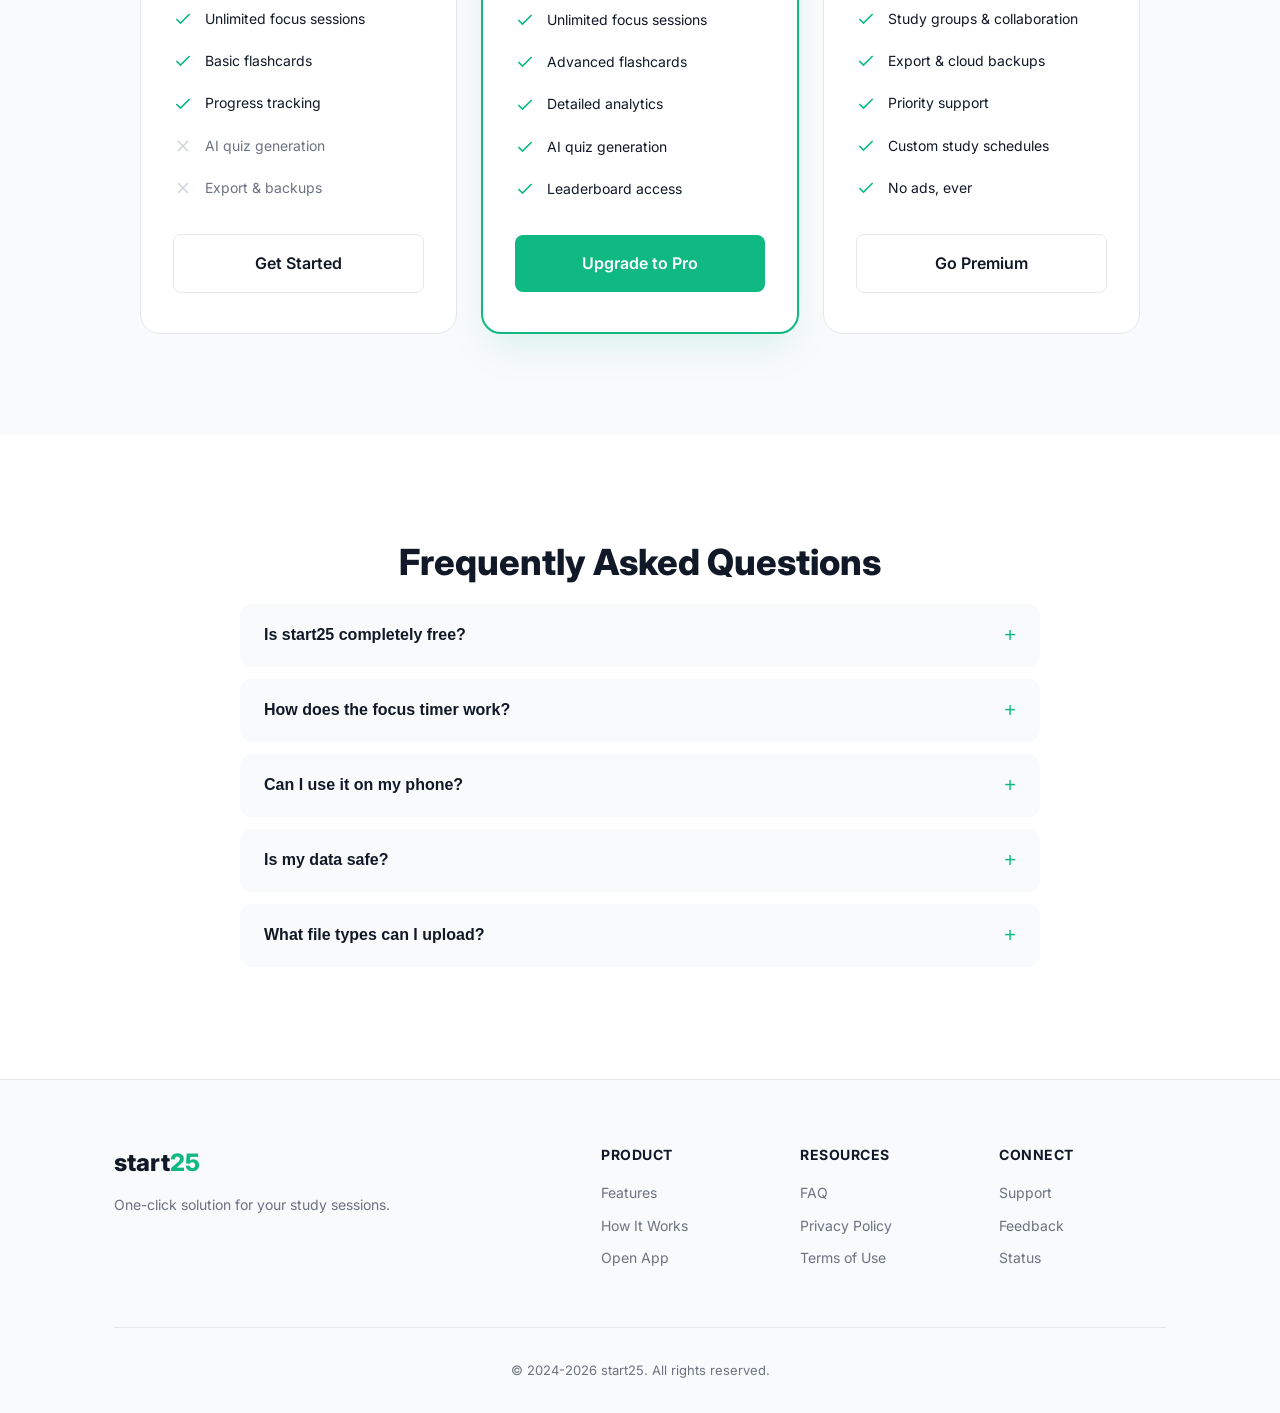
==== commit f6bcbf05: "Update pricing section with 3 subscription tiers: Free, Pro (/mo), Premium (/mo)" ====
--- a/index.html
+++ b/index.html
@@ -136,44 +136,127 @@
     <!-- Pricing Section -->
     <section id="pricing" class="pricing">
         <div class="container">
-            <h2 class="section-title">Simple Pricing</h2>
-            <p class="section-subtitle">Everything you need, completely free. No surprises.</p>
-            
-            <div class="pricing-card">
-                <div class="pricing-header">
-                    <h3>Free Forever</h3>
-                    <div class="pricing-price">
-                        <span class="price">$0</span>
-                        <span class="period">/month</span>
-                    </div>
-                </div>
-                <div class="pricing-features">
-                    <div class="pricing-feature">
-                        <svg width="20" height="20" viewBox="0 0 24 24" fill="none" stroke="currentColor" stroke-width="2"><polyline points="20 6 9 17 4 12"/></svg>
-                        <span>Unlimited subjects</span>
-                    </div>
-                    <div class="pricing-feature">
-                        <svg width="20" height="20" viewBox="0 0 24 24" fill="none" stroke="currentColor" stroke-width="2"><polyline points="20 6 9 17 4 12"/></svg>
-                        <span>Unlimited focus sessions</span>
-                    </div>
-                    <div class="pricing-feature">
-                        <svg width="20" height="20" viewBox="0 0 24 24" fill="none" stroke="currentColor" stroke-width="2"><polyline points="20 6 9 17 4 12"/></svg>
-                        <span>Unlimited flashcards</span>
-                    </div>
-                    <div class="pricing-feature">
-                        <svg width="20" height="20" viewBox="0 0 24 24" fill="none" stroke="currentColor" stroke-width="2"><polyline points="20 6 9 17 4 12"/></svg>
-                        <span>Progress tracking & XP</span>
-                    </div>
-                    <div class="pricing-feature">
-                        <svg width="20" height="20" viewBox="0 0 24 24" fill="none" stroke="currentColor" stroke-width="2"><polyline points="20 6 9 17 4 12"/></svg>
-                        <span>Leaderboard access</span>
-                    </div>
-                    <div class="pricing-feature">
-                        <svg width="20" height="20" viewBox="0 0 24 24" fill="none" stroke="currentColor" stroke-width="2"><polyline points="20 6 9 17 4 12"/></svg>
-                        <span>No ads, ever</span>
-                    </div>
-                </div>
-                <a href="https://start25.vercel.app/" class="btn btn-primary btn-large btn-full">Get Started Free</a>
+            <h2 class="section-title">Choose Your Plan</h2>
+            <p class="section-subtitle">Start free, upgrade when you need more power.</p>
+            
+            <div class="pricing-grid">
+                <!-- Free Plan -->
+                <div class="pricing-card">
+                    <div class="pricing-header">
+                        <h3>Free</h3>
+                        <p class="pricing-desc">Perfect for getting started</p>
+                        <div class="pricing-price">
+                            <span class="price">$0</span>
+                            <span class="period">/month</span>
+                        </div>
+                    </div>
+                    <div class="pricing-features">
+                        <div class="pricing-feature">
+                            <svg width="20" height="20" viewBox="0 0 24 24" fill="none" stroke="currentColor" stroke-width="2"><polyline points="20 6 9 17 4 12"/></svg>
+                            <span>Up to 3 subjects</span>
+                        </div>
+                        <div class="pricing-feature">
+                            <svg width="20" height="20" viewBox="0 0 24 24" fill="none" stroke="currentColor" stroke-width="2"><polyline points="20 6 9 17 4 12"/></svg>
+                            <span>Unlimited focus sessions</span>
+                        </div>
+                        <div class="pricing-feature">
+                            <svg width="20" height="20" viewBox="0 0 24 24" fill="none" stroke="currentColor" stroke-width="2"><polyline points="20 6 9 17 4 12"/></svg>
+                            <span>Basic flashcards</span>
+                        </div>
+                        <div class="pricing-feature">
+                            <svg width="20" height="20" viewBox="0 0 24 24" fill="none" stroke="currentColor" stroke-width="2"><polyline points="20 6 9 17 4 12"/></svg>
+                            <span>Progress tracking</span>
+                        </div>
+                        <div class="pricing-feature disabled">
+                            <svg width="20" height="20" viewBox="0 0 24 24" fill="none" stroke="currentColor" stroke-width="2"><line x1="18" y1="6" x2="6" y2="18"/><line x1="6" y1="6" x2="18" y2="18"/></svg>
+                            <span>AI quiz generation</span>
+                        </div>
+                        <div class="pricing-feature disabled">
+                            <svg width="20" height="20" viewBox="0 0 24 24" fill="none" stroke="currentColor" stroke-width="2"><line x1="18" y1="6" x2="6" y2="18"/><line x1="6" y1="6" x2="18" y2="18"/></svg>
+                            <span>Export & backups</span>
+                        </div>
+                    </div>
+                    <a href="https://start25.vercel.app/" class="btn btn-outline btn-large btn-full">Get Started</a>
+                </div>
+
+                <!-- Pro Plan -->
+                <div class="pricing-card popular">
+                    <div class="popular-badge">Most Popular</div>
+                    <div class="pricing-header">
+                        <h3>Pro</h3>
+                        <p class="pricing-desc">For serious students</p>
+                        <div class="pricing-price">
+                            <span class="price">$4</span>
+                            <span class="period">/month</span>
+                        </div>
+                    </div>
+                    <div class="pricing-features">
+                        <div class="pricing-feature">
+                            <svg width="20" height="20" viewBox="0 0 24 24" fill="none" stroke="currentColor" stroke-width="2"><polyline points="20 6 9 17 4 12"/></svg>
+                            <span><strong>Unlimited subjects</strong></span>
+                        </div>
+                        <div class="pricing-feature">
+                            <svg width="20" height="20" viewBox="0 0 24 24" fill="none" stroke="currentColor" stroke-width="2"><polyline points="20 6 9 17 4 12"/></svg>
+                            <span>Unlimited focus sessions</span>
+                        </div>
+                        <div class="pricing-feature">
+                            <svg width="20" height="20" viewBox="0 0 24 24" fill="none" stroke="currentColor" stroke-width="2"><polyline points="20 6 9 17 4 12"/></svg>
+                            <span>Advanced flashcards</span>
+                        </div>
+                        <div class="pricing-feature">
+                            <svg width="20" height="20" viewBox="0 0 24 24" fill="none" stroke="currentColor" stroke-width="2"><polyline points="20 6 9 17 4 12"/></svg>
+                            <span>Detailed analytics</span>
+                        </div>
+                        <div class="pricing-feature">
+                            <svg width="20" height="20" viewBox="0 0 24 24" fill="none" stroke="currentColor" stroke-width="2"><polyline points="20 6 9 17 4 12"/></svg>
+                            <span>AI quiz generation</span>
+                        </div>
+                        <div class="pricing-feature">
+                            <svg width="20" height="20" viewBox="0 0 24 24" fill="none" stroke="currentColor" stroke-width="2"><polyline points="20 6 9 17 4 12"/></svg>
+                            <span>Leaderboard access</span>
+                        </div>
+                    </div>
+                    <a href="https://start25.vercel.app/" class="btn btn-primary btn-large btn-full">Upgrade to Pro</a>
+                </div>
+
+                <!-- Premium Plan -->
+                <div class="pricing-card">
+                    <div class="pricing-header">
+                        <h3>Premium</h3>
+                        <p class="pricing-desc">Ultimate study power</p>
+                        <div class="pricing-price">
+                            <span class="price">$8</span>
+                            <span class="period">/month</span>
+                        </div>
+                    </div>
+                    <div class="pricing-features">
+                        <div class="pricing-feature">
+                            <svg width="20" height="20" viewBox="0 0 24 24" fill="none" stroke="currentColor" stroke-width="2"><polyline points="20 6 9 17 4 12"/></svg>
+                            <span><strong>Everything in Pro</strong></span>
+                        </div>
+                        <div class="pricing-feature">
+                            <svg width="20" height="20" viewBox="0 0 24 24" fill="none" stroke="currentColor" stroke-width="2"><polyline points="20 6 9 17 4 12"/></svg>
+                            <span>Study groups & collaboration</span>
+                        </div>
+                        <div class="pricing-feature">
+                            <svg width="20" height="20" viewBox="0 0 24 24" fill="none" stroke="currentColor" stroke-width="2"><polyline points="20 6 9 17 4 12"/></svg>
+                            <span>Export & cloud backups</span>
+                        </div>
+                        <div class="pricing-feature">
+                            <svg width="20" height="20" viewBox="0 0 24 24" fill="none" stroke="currentColor" stroke-width="2"><polyline points="20 6 9 17 4 12"/></svg>
+                            <span>Priority support</span>
+                        </div>
+                        <div class="pricing-feature">
+                            <svg width="20" height="20" viewBox="0 0 24 24" fill="none" stroke="currentColor" stroke-width="2"><polyline points="20 6 9 17 4 12"/></svg>
+                            <span>Custom study schedules</span>
+                        </div>
+                        <div class="pricing-feature">
+                            <svg width="20" height="20" viewBox="0 0 24 24" fill="none" stroke="currentColor" stroke-width="2"><polyline points="20 6 9 17 4 12"/></svg>
+                            <span>No ads, ever</span>
+                        </div>
+                    </div>
+                    <a href="https://start25.vercel.app/" class="btn btn-outline btn-large btn-full">Go Premium</a>
+                </div>
             </div>
         </div>
     </section>
--- a/styles.css
+++ b/styles.css
@@ -380,28 +380,64 @@
     border-top: 1px solid var(--border);
 }
 
+.pricing-grid {
+    display: grid;
+    grid-template-columns: repeat(3, 1fr);
+    gap: 24px;
+    max-width: 1000px;
+    margin: 0 auto;
+}
+
 .pricing-card {
     background: white;
     border-radius: 20px;
-    padding: 48px;
-    max-width: 480px;
-    margin: 0 auto;
+    padding: 40px 32px;
+    border: 1px solid var(--border);
+    position: relative;
+    transition: box-shadow 0.2s;
+}
+
+.pricing-card:hover {
+    box-shadow: 0 10px 40px -10px rgba(0, 0, 0, 0.1);
+}
+
+.pricing-card.popular {
     border: 2px solid var(--accent);
     box-shadow: 0 20px 40px -10px rgba(16, 185, 129, 0.15);
 }
 
+.popular-badge {
+    position: absolute;
+    top: -12px;
+    left: 50%;
+    transform: translateX(-50%);
+    background: var(--accent);
+    color: white;
+    padding: 6px 16px;
+    border-radius: 20px;
+    font-size: 12px;
+    font-weight: 700;
+    letter-spacing: 0.5px;
+}
+
 .pricing-header {
     text-align: center;
-    margin-bottom: 32px;
-    padding-bottom: 24px;
+    margin-bottom: 24px;
+    padding-bottom: 20px;
     border-bottom: 1px solid var(--border);
 }
 
 .pricing-header h3 {
-    font-size: 20px;
-    font-weight: 700;
-    color: var(--accent);
-    margin-bottom: 8px;
+    font-size: 22px;
+    font-weight: 700;
+    color: var(--text);
+    margin-bottom: 4px;
+}
+
+.pricing-desc {
+    font-size: 14px;
+    color: var(--text-muted);
+    margin-bottom: 16px;
 }
 
 .pricing-price {
@@ -412,32 +448,51 @@
 }
 
 .price {
-    font-size: 56px;
+    font-size: 48px;
     font-weight: 800;
     color: var(--text);
 }
 
 .period {
-    font-size: 18px;
+    font-size: 16px;
     color: var(--text-muted);
 }
 
 .pricing-features {
-    margin-bottom: 32px;
+    margin-bottom: 24px;
 }
 
 .pricing-feature {
     display: flex;
     align-items: center;
     gap: 12px;
-    padding: 12px 0;
-    color: var(--text);
-    font-size: 15px;
+    padding: 10px 0;
+    color: var(--text);
+    font-size: 14px;
 }
 
 .pricing-feature svg {
     color: var(--accent);
     flex-shrink: 0;
+}
+
+.pricing-feature.disabled {
+    color: var(--text-muted);
+}
+
+.pricing-feature.disabled svg {
+    color: #d1d5db;
+}
+
+.btn-outline {
+    background: transparent;
+    color: var(--text);
+    border: 1px solid var(--border);
+}
+
+.btn-outline:hover {
+    background: var(--bg-alt);
+    border-color: var(--text-muted);
 }
 
 .btn-full {
@@ -588,6 +643,11 @@
         gap: 24px;
     }
     
+    .pricing-grid {
+        grid-template-columns: 1fr;
+        max-width: 400px;
+    }
+    
     .footer-main {
         grid-template-columns: 1fr;
         gap: 40px;
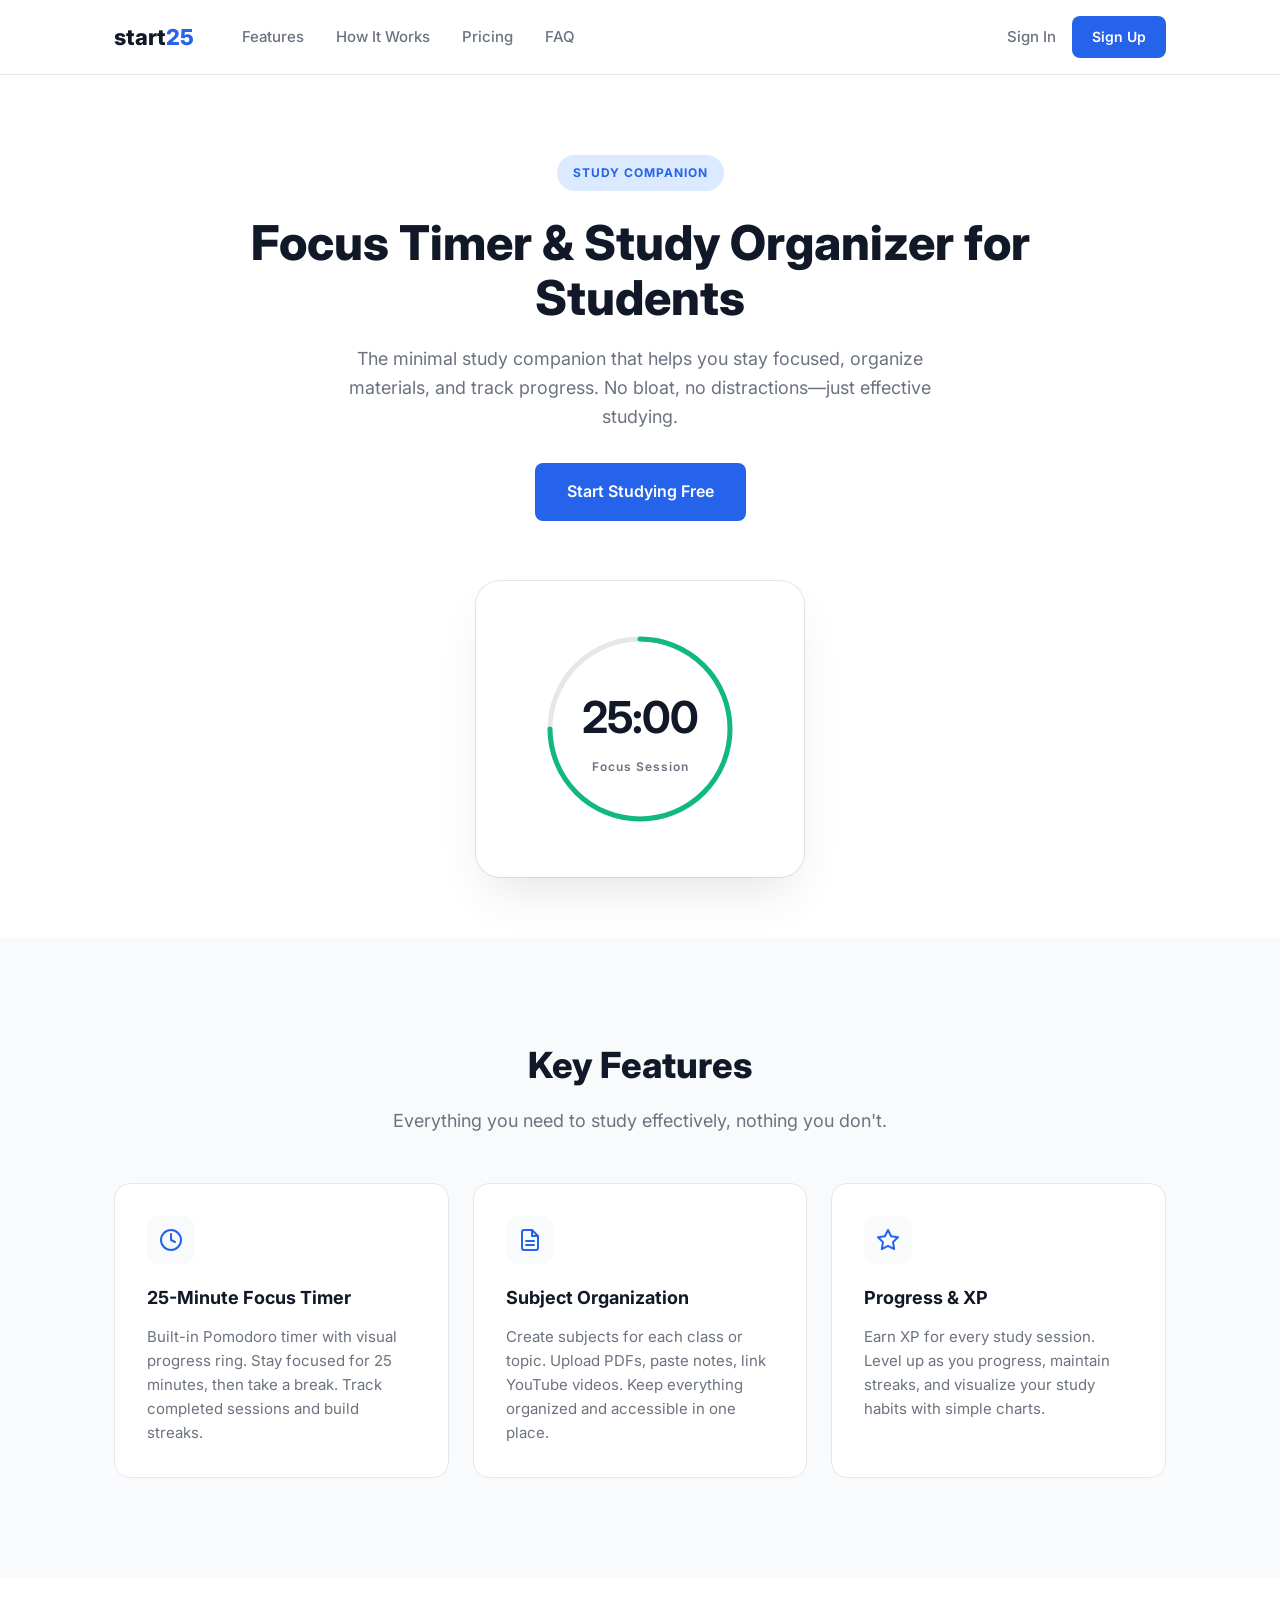
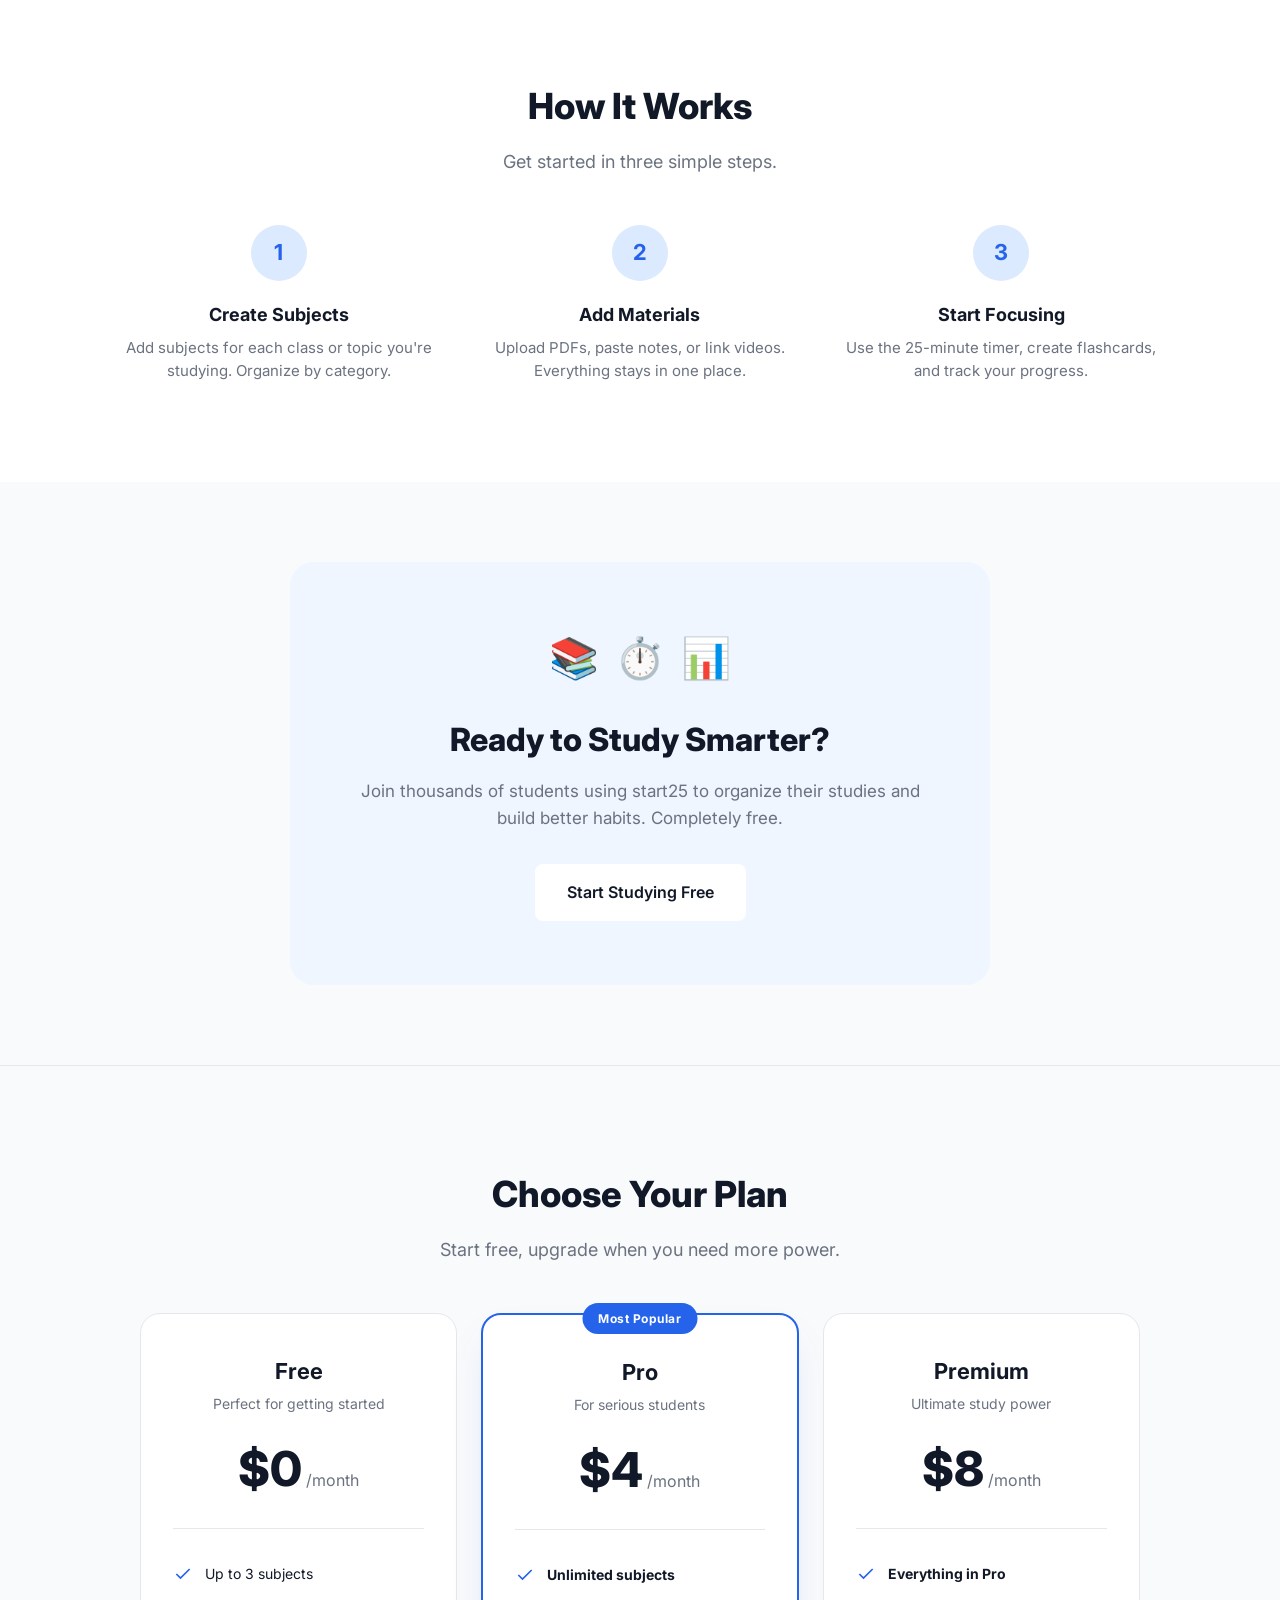
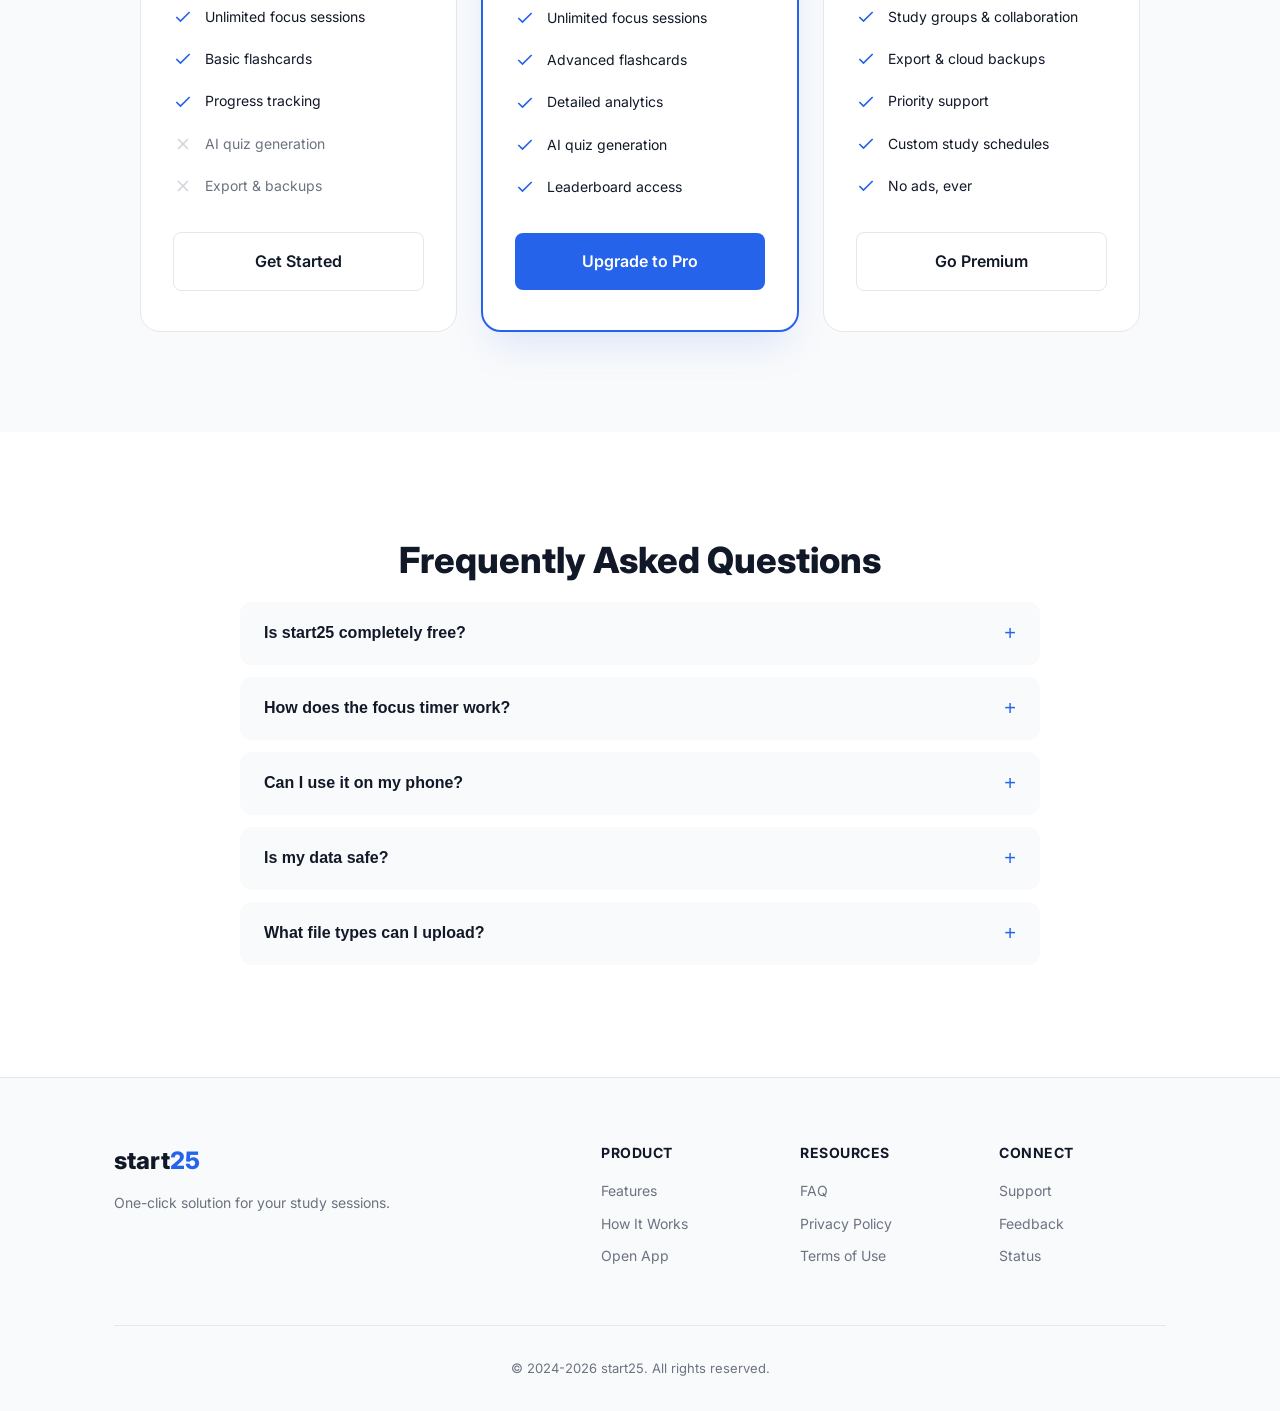
==== commit 0f0414df: "Change color scheme from green to blue, add Sign In and Sign Up buttons to nav" ====
--- a/index.html
+++ b/index.html
@@ -26,7 +26,8 @@
                 </div>
             </div>
             <div class="nav-right">
-                <a href="https://start25.vercel.app/" class="btn btn-open">Open App</a>
+                <a href="https://start25.vercel.app/" class="nav-link">Sign In</a>
+                <a href="https://start25.vercel.app/" class="btn btn-primary">Sign Up</a>
             </div>
         </div>
     </nav>
--- a/styles.css
+++ b/styles.css
@@ -7,11 +7,11 @@
 :root {
     --primary: #1a1a1a;
     --primary-light: #374151;
-    --accent: #10b981;
-    --accent-light: #d1fae5;
+    --accent: #2563eb;
+    --accent-light: #dbeafe;
     --bg: #ffffff;
     --bg-alt: #f9fafb;
-    --bg-green: #f0fdf4;
+    --bg-accent: #eff6ff;
     --text: #111827;
     --text-muted: #6b7280;
     --border: #e5e7eb;
@@ -81,6 +81,24 @@
 }
 
 .nav-links a:hover {
+    color: var(--text);
+}
+
+.nav-right {
+    display: flex;
+    align-items: center;
+    gap: 16px;
+}
+
+.nav-link {
+    color: var(--text-muted);
+    text-decoration: none;
+    font-weight: 500;
+    font-size: 15px;
+    transition: color 0.2s;
+}
+
+.nav-link:hover {
     color: var(--text);
 }
 
@@ -338,7 +356,7 @@
 }
 
 .cta-card {
-    background: var(--bg-green);
+    background: var(--bg-accent);
     border-radius: 24px;
     padding: 64px;
     text-align: center;
@@ -403,7 +421,7 @@
 
 .pricing-card.popular {
     border: 2px solid var(--accent);
-    box-shadow: 0 20px 40px -10px rgba(16, 185, 129, 0.15);
+    box-shadow: 0 20px 40px -10px rgba(37, 99, 235, 0.15);
 }
 
 .popular-badge {
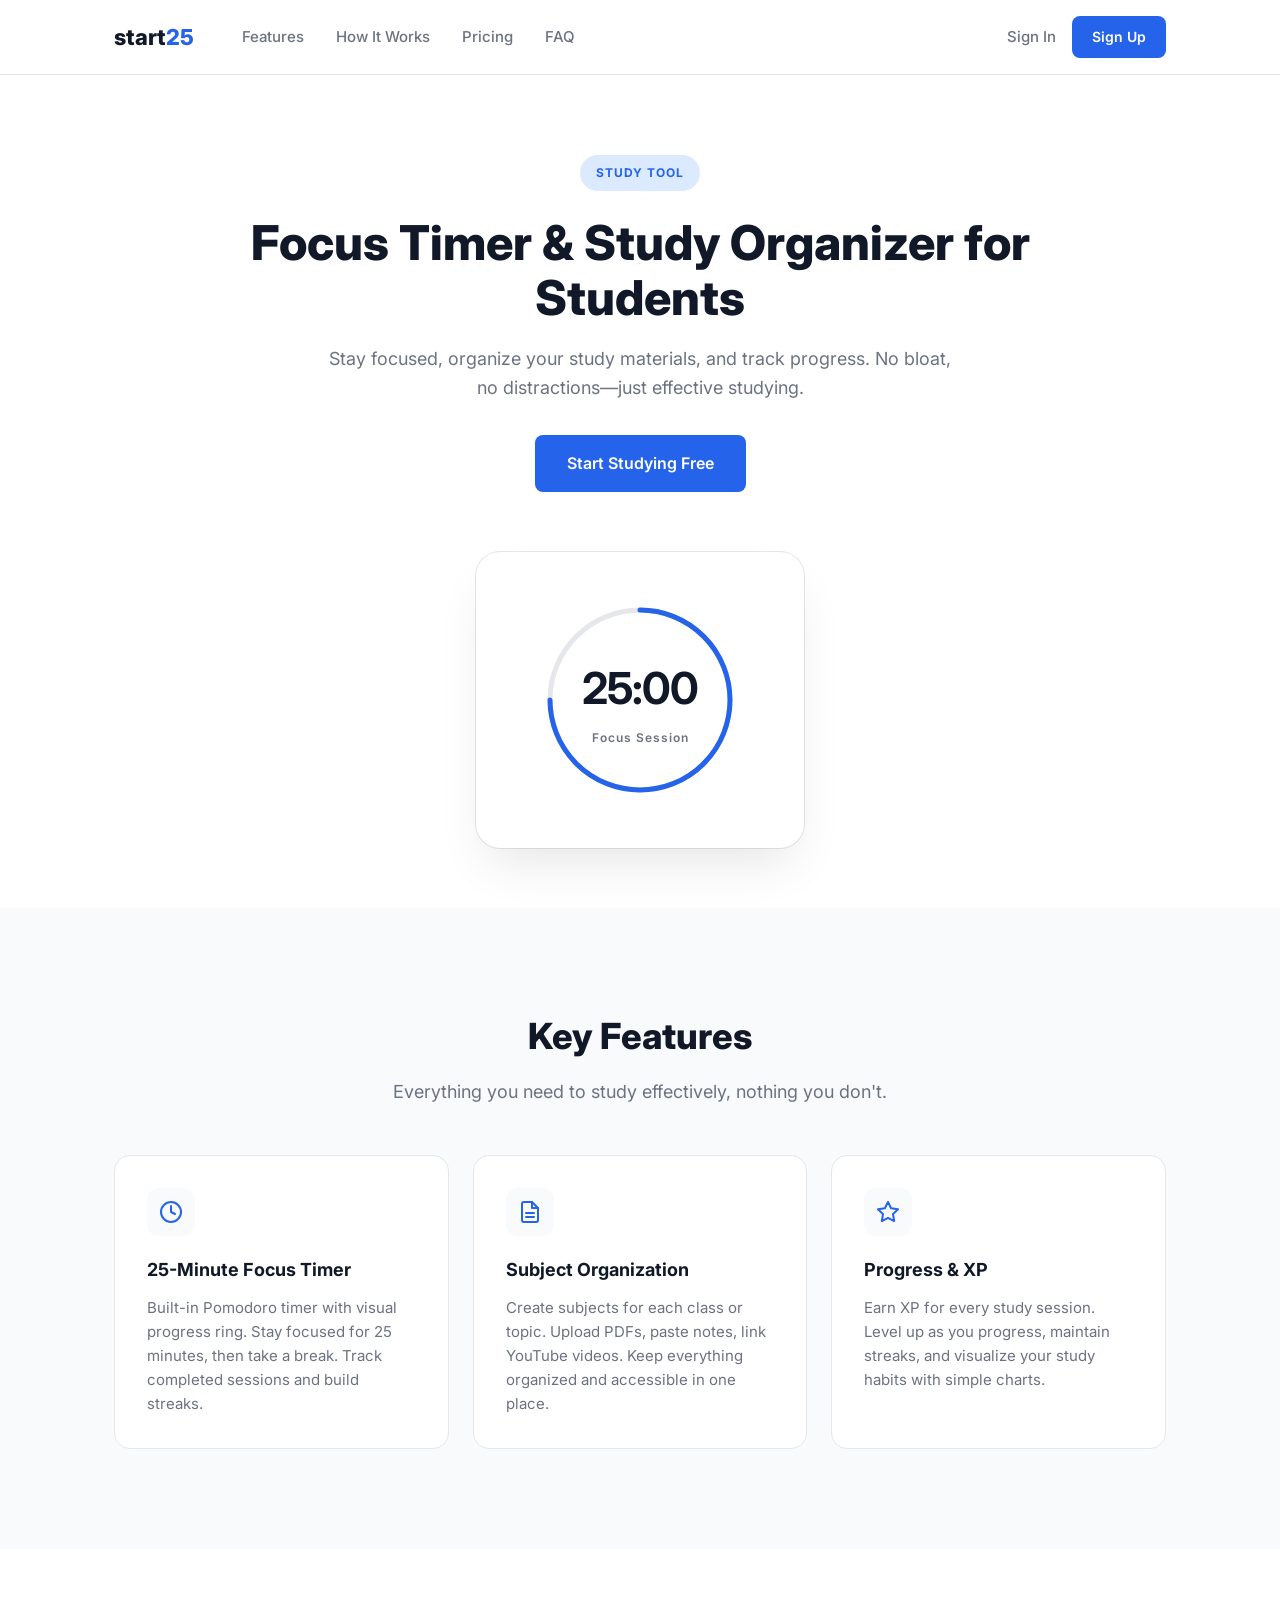
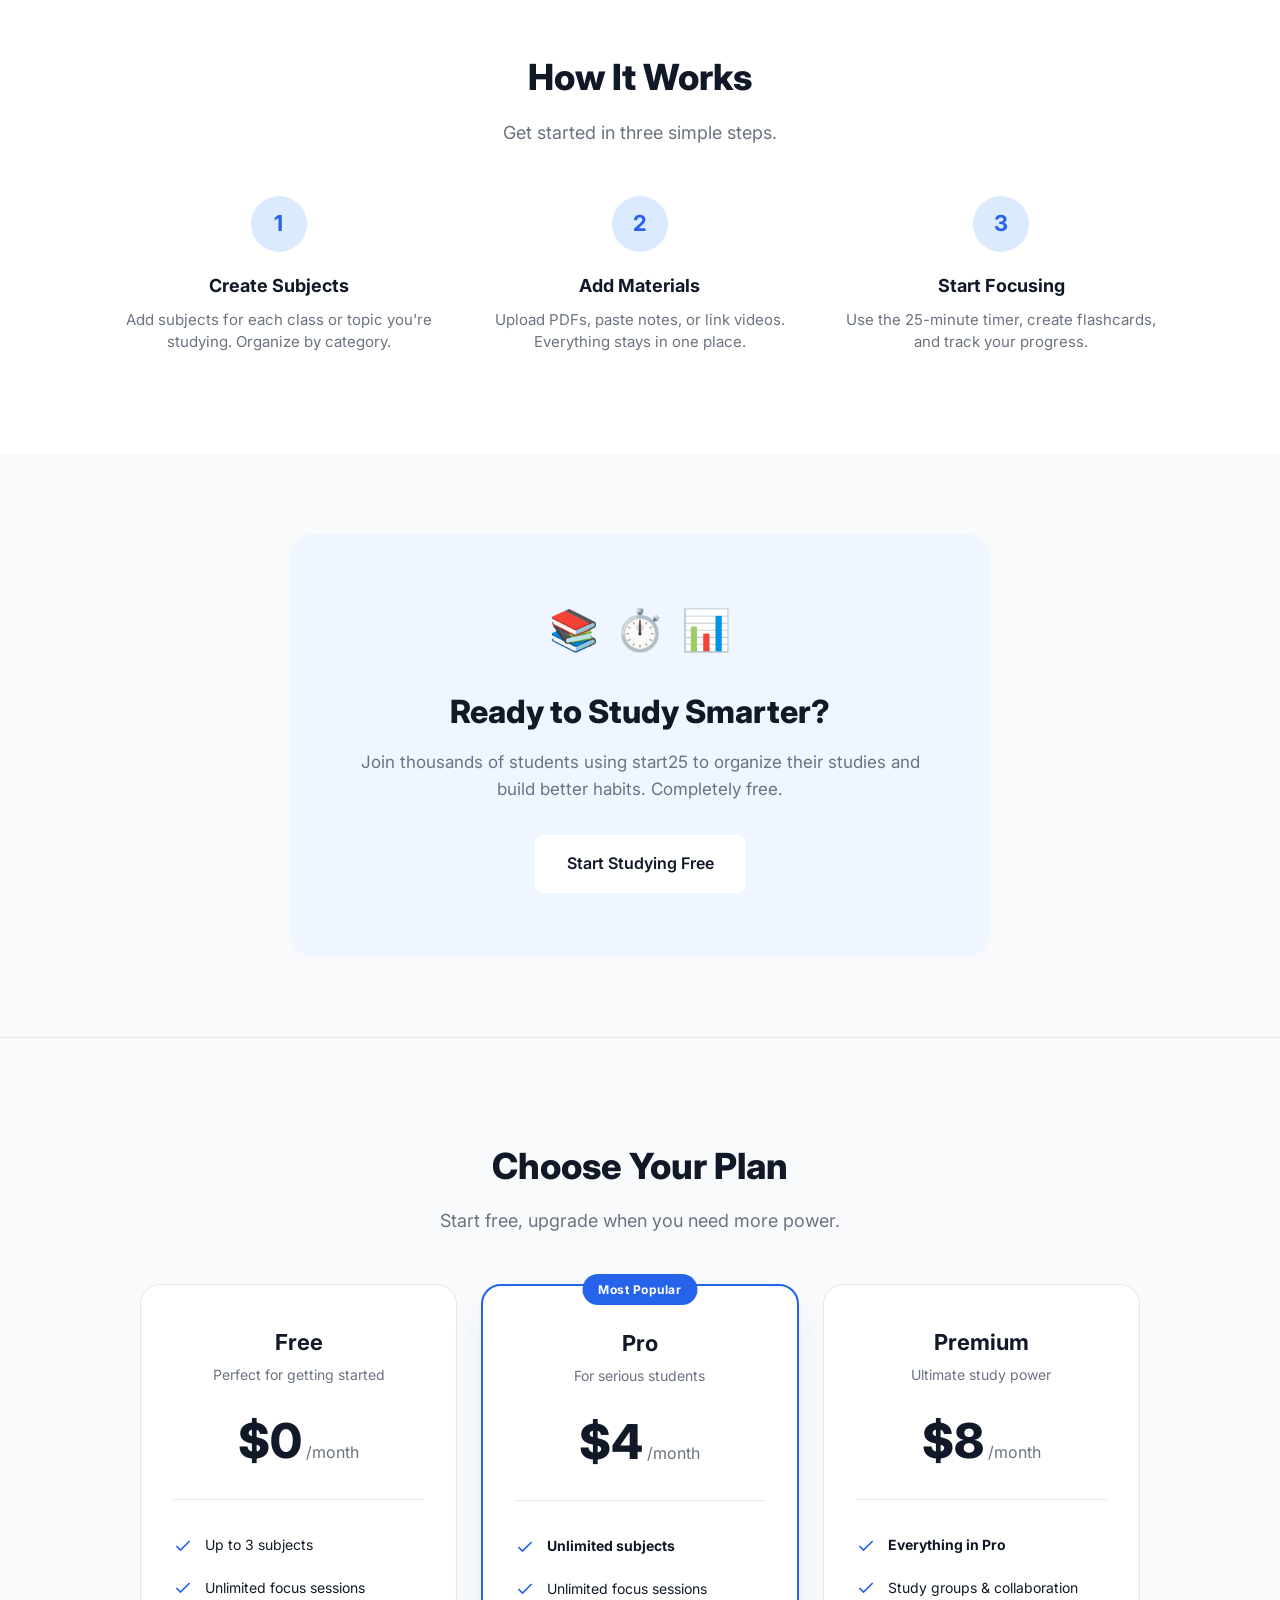
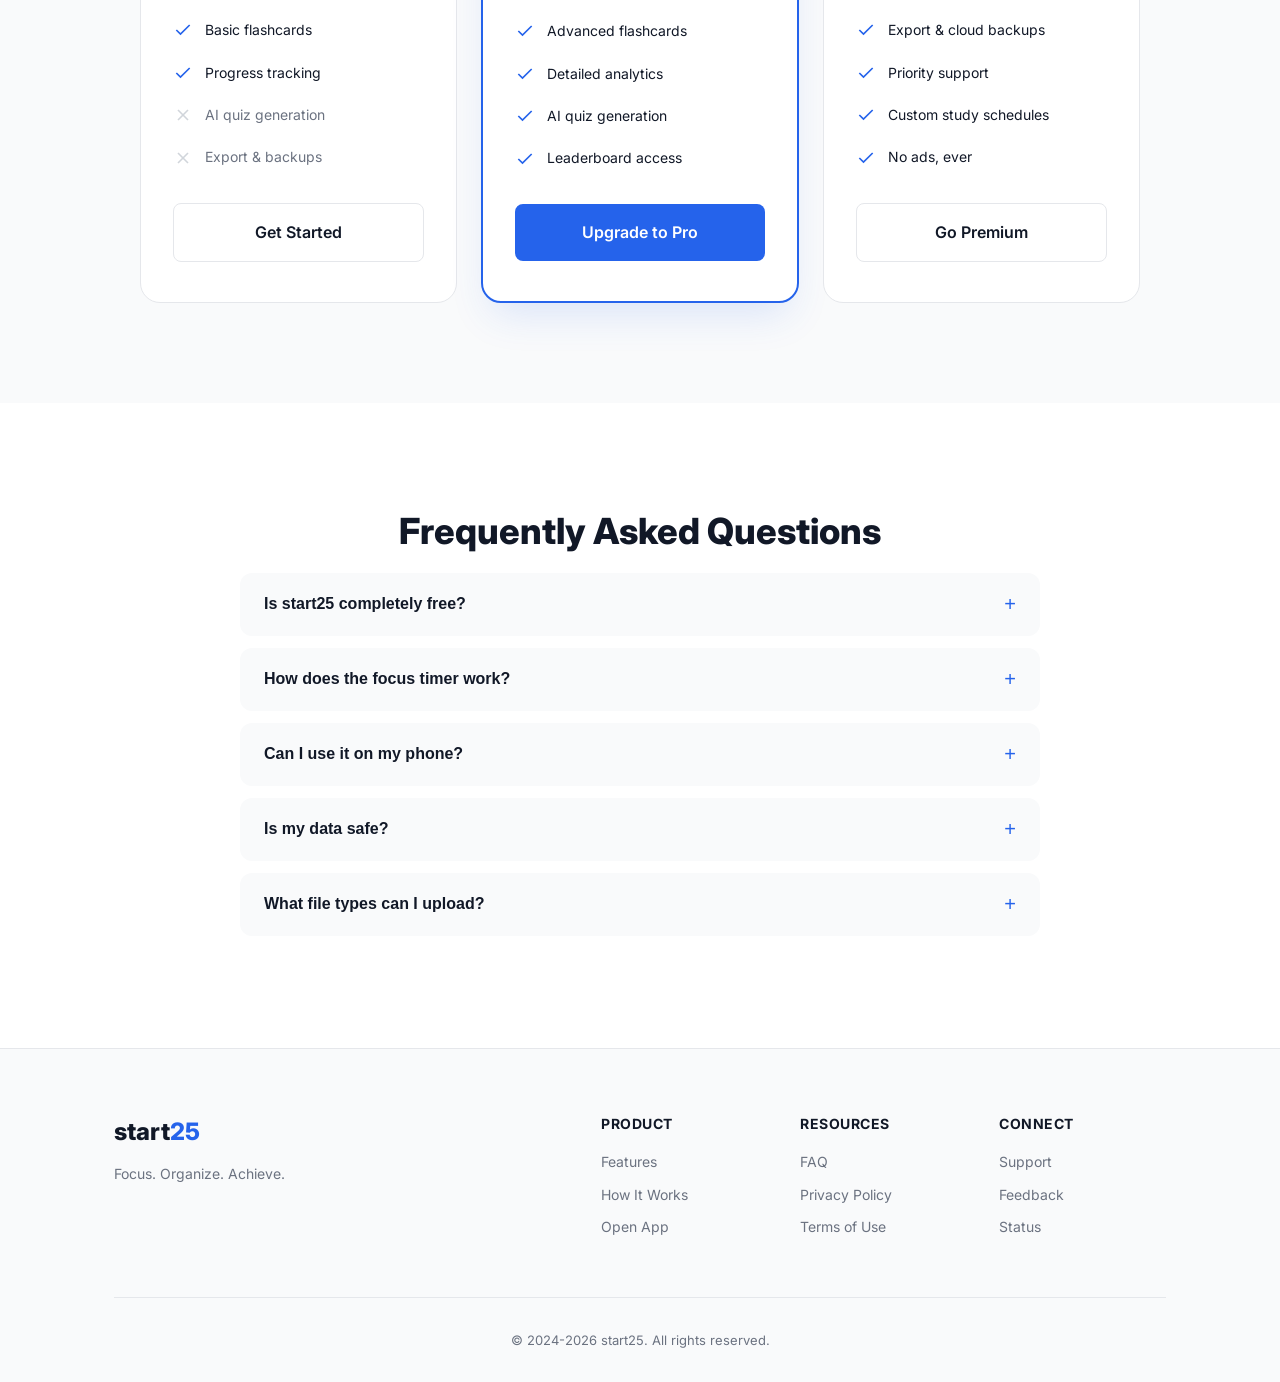
==== commit c2375ed8: "Remove 'companion' language, replace with 'study tool', fix footer tagline" ====
--- a/index.html
+++ b/index.html
@@ -3,7 +3,7 @@
 <head>
     <meta charset="UTF-8">
     <meta name="viewport" content="width=device-width, initial-scale=1.0">
-    <title>start25 - Focus Timer & Study Companion</title>
+    <title>start25 - Focus Timer & Study Tool</title>
     <link rel="icon" type="image/svg+xml" href="data:image/svg+xml,%3Csvg xmlns='http://www.w3.org/2000/svg' viewBox='0 0 100 100'%3E%3Crect width='100' height='100' rx='24' fill='%231a1a1a'/%3E%3Ctext x='50' y='70' font-family='Inter, -apple-system, sans-serif' font-size='46' font-weight='800' text-anchor='middle' fill='%23ffffff'%3E25%3C/text%3E%3C/svg%3E">
     <link rel="stylesheet" href="styles.css">
     <link rel="preconnect" href="https://fonts.googleapis.com">
@@ -35,9 +35,9 @@
     <!-- Hero Section -->
     <section class="hero">
         <div class="container">
-            <span class="hero-badge">STUDY COMPANION</span>
+            <span class="hero-badge">STUDY TOOL</span>
             <h1 class="hero-title">Focus Timer & Study Organizer for Students</h1>
-            <p class="hero-subtitle">The minimal study companion that helps you stay focused, organize materials, and track progress. No bloat, no distractions—just effective studying.</p>
+            <p class="hero-subtitle">Stay focused, organize your study materials, and track progress. No bloat, no distractions—just effective studying.</p>
             <div class="hero-ctas">
                 <a href="https://start25.vercel.app/" class="btn btn-primary btn-large">Start Studying Free</a>
             </div>
@@ -48,7 +48,7 @@
                     <div class="demo-timer">
                         <svg viewBox="0 0 120 120" class="demo-ring">
                             <circle cx="60" cy="60" r="54" fill="none" stroke="#e5e7eb" stroke-width="3"/>
-                            <circle cx="60" cy="60" r="54" fill="none" stroke="#10b981" stroke-width="3" stroke-dasharray="339" stroke-dashoffset="85" stroke-linecap="round"/>
+                            <circle cx="60" cy="60" r="54" fill="none" stroke="#2563eb" stroke-width="3" stroke-dasharray="339" stroke-dashoffset="85" stroke-linecap="round"/>
                         </svg>
                         <div class="demo-time">25:00</div>
                         <div class="demo-label">Focus Session</div>
@@ -325,7 +325,7 @@
                     <a href="index.html" class="footer-logo">
                         <span class="logo-text">start</span><span class="logo-num">25</span>
                     </a>
-                    <p class="footer-tagline">One-click solution for your study sessions.</p>
+                    <p class="footer-tagline">Focus. Organize. Achieve.</p>
                 </div>
                 <div class="footer-columns">
                     <div class="footer-col">
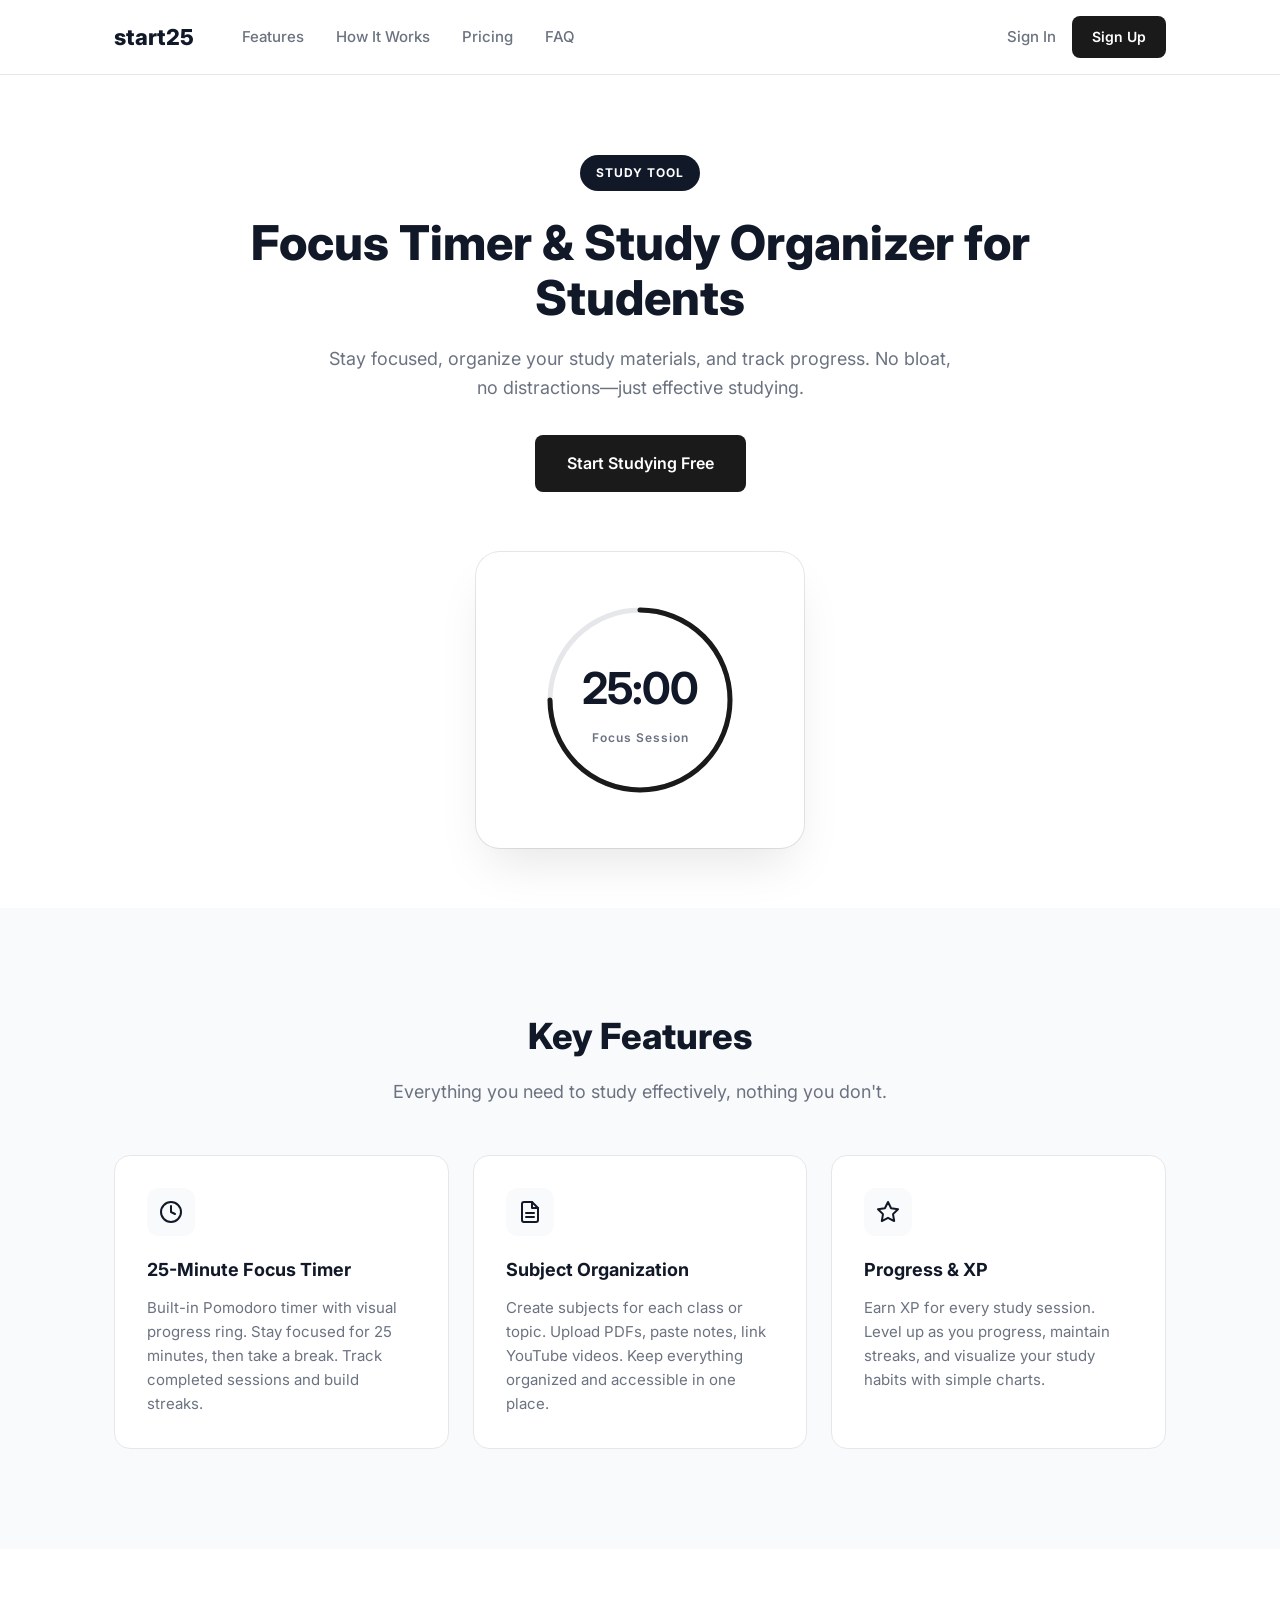
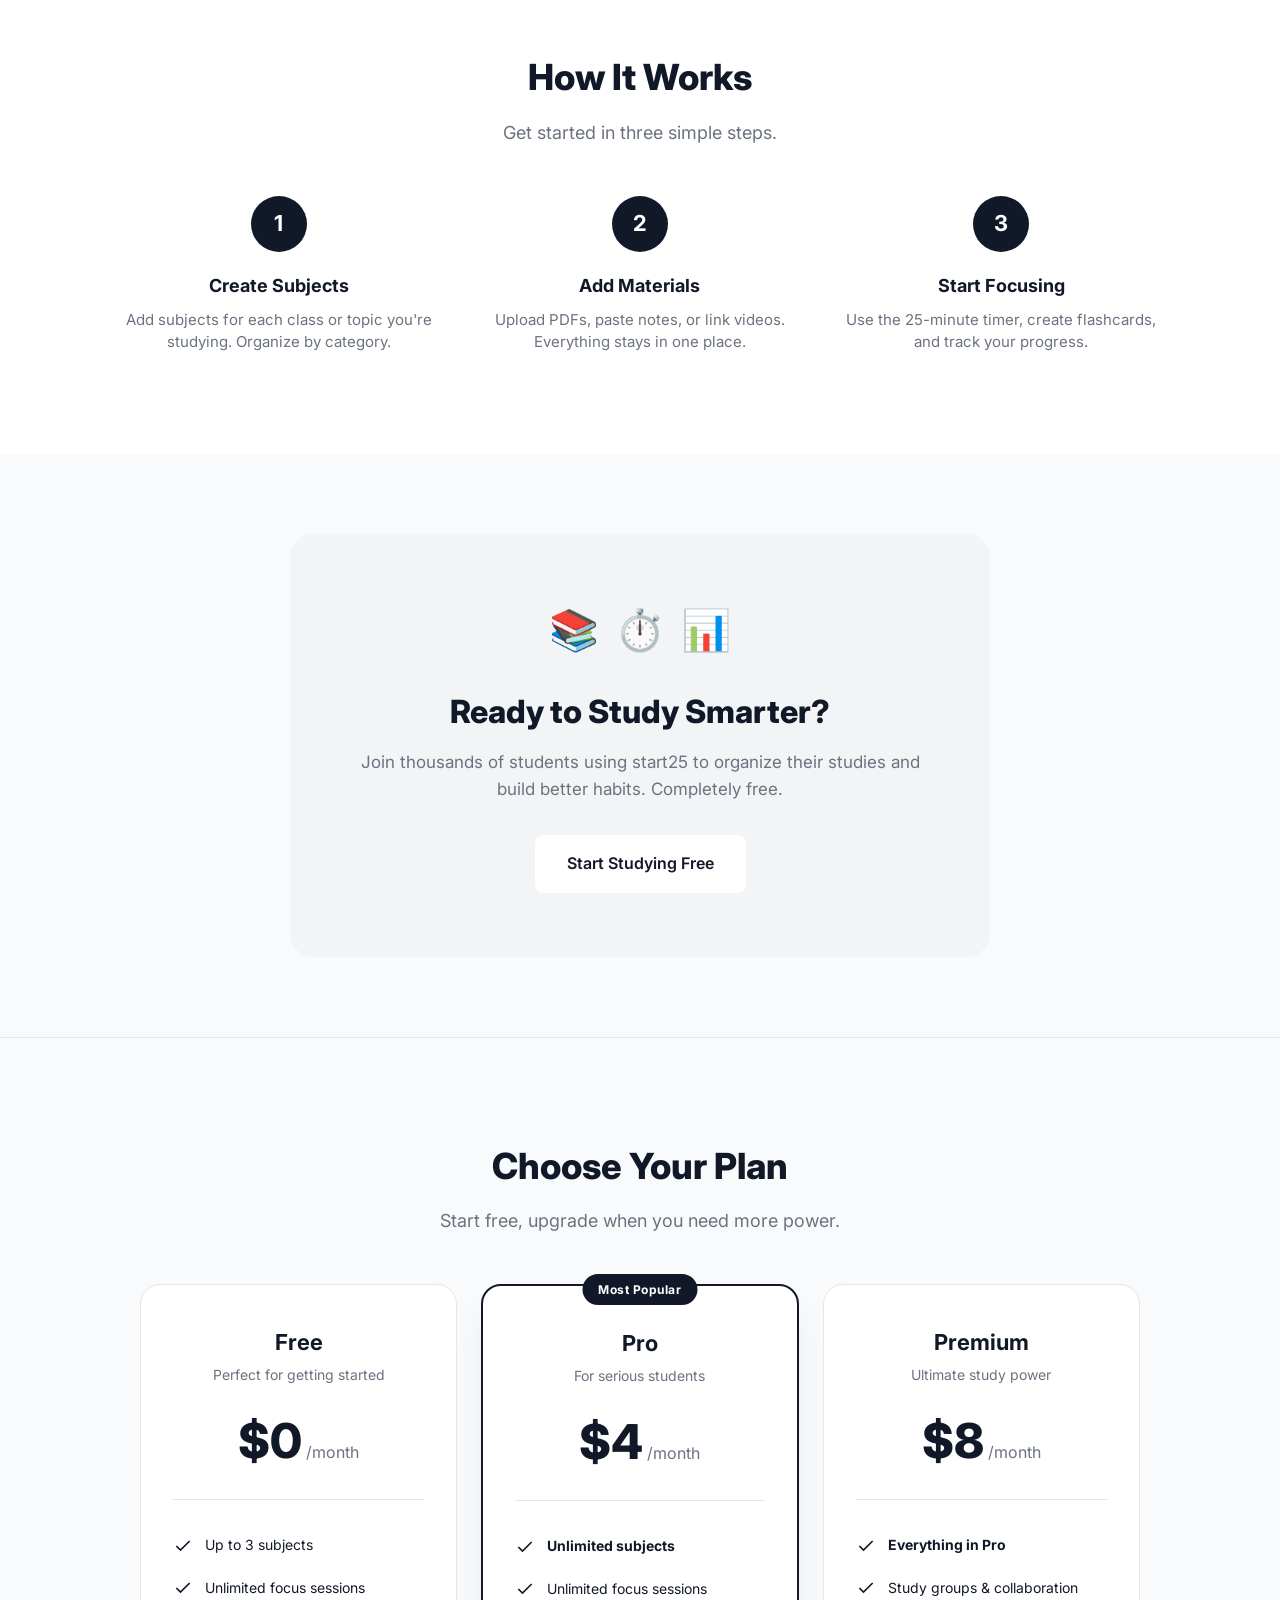
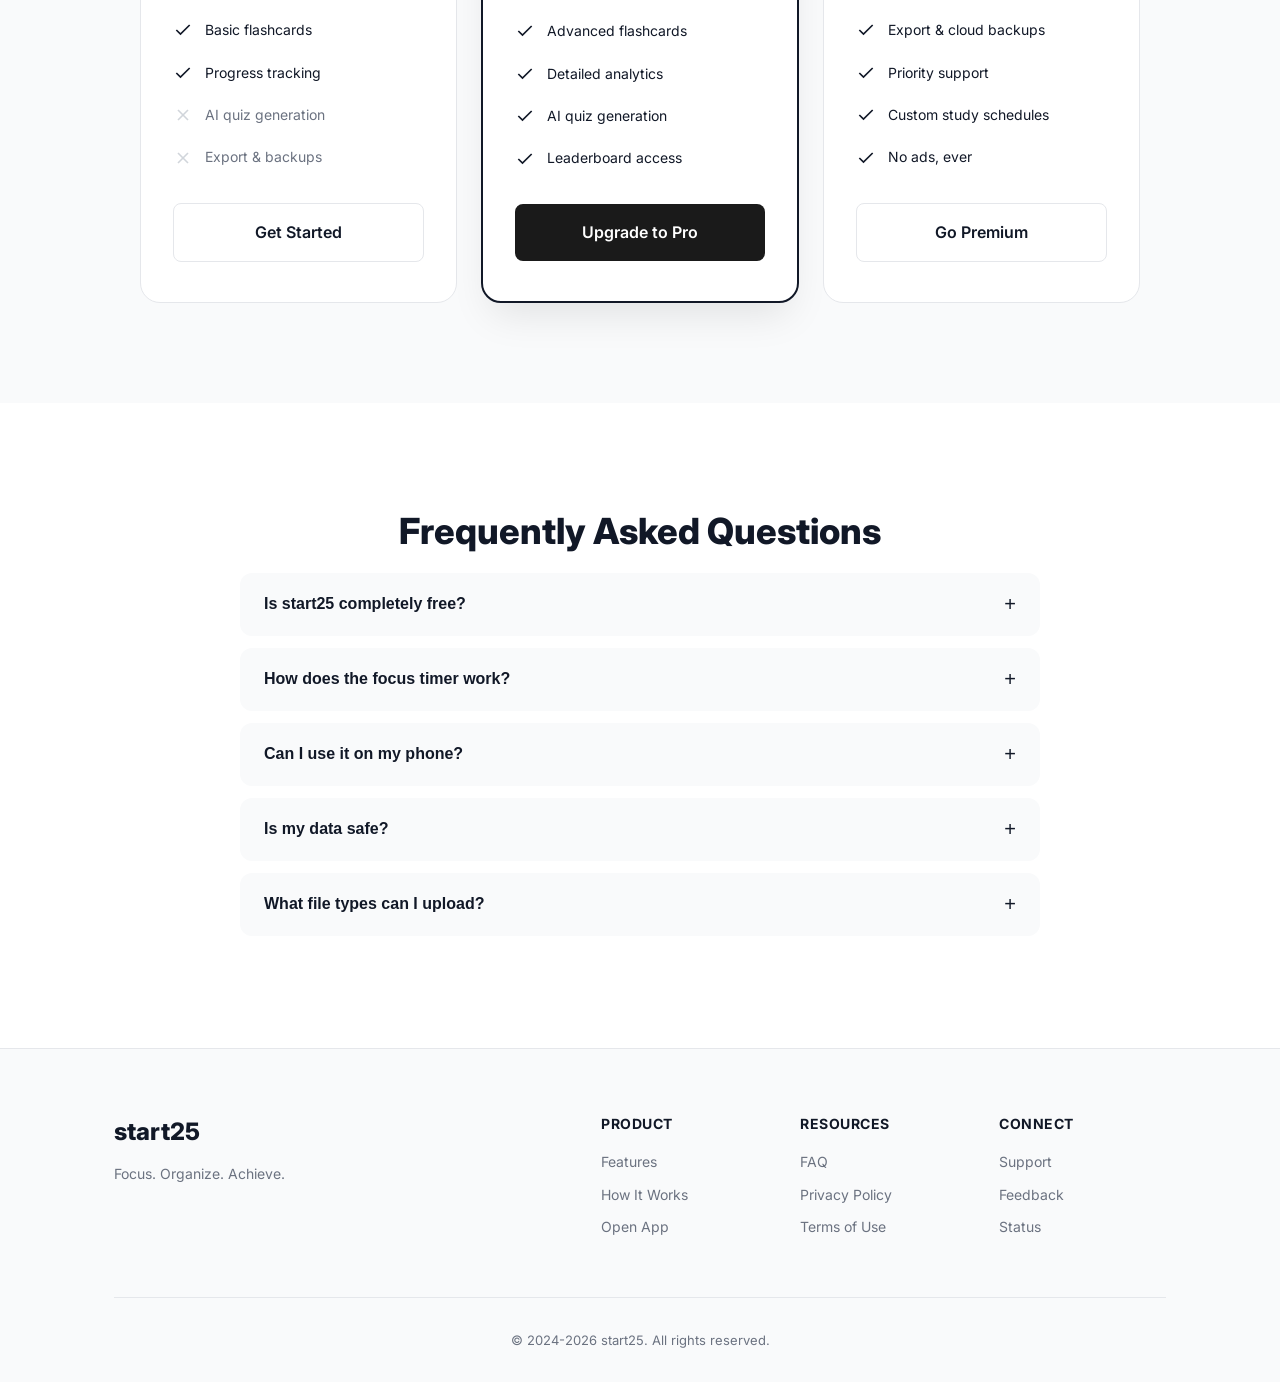
==== commit 6df463ad: "Change color scheme from blue to black" ====
--- a/index.html
+++ b/index.html
@@ -48,7 +48,7 @@
                     <div class="demo-timer">
                         <svg viewBox="0 0 120 120" class="demo-ring">
                             <circle cx="60" cy="60" r="54" fill="none" stroke="#e5e7eb" stroke-width="3"/>
-                            <circle cx="60" cy="60" r="54" fill="none" stroke="#2563eb" stroke-width="3" stroke-dasharray="339" stroke-dashoffset="85" stroke-linecap="round"/>
+                            <circle cx="60" cy="60" r="54" fill="none" stroke="#1a1a1a" stroke-width="3" stroke-dasharray="339" stroke-dashoffset="85" stroke-linecap="round"/>
                         </svg>
                         <div class="demo-time">25:00</div>
                         <div class="demo-label">Focus Session</div>
--- a/styles.css
+++ b/styles.css
@@ -7,11 +7,11 @@
 :root {
     --primary: #1a1a1a;
     --primary-light: #374151;
-    --accent: #2563eb;
-    --accent-light: #dbeafe;
+    --accent: #1a1a1a;
+    --accent-light: #f3f4f6;
     --bg: #ffffff;
     --bg-alt: #f9fafb;
-    --bg-accent: #eff6ff;
+    --bg-accent: #f3f4f6;
     --text: #111827;
     --text-muted: #6b7280;
     --border: #e5e7eb;
@@ -64,7 +64,7 @@
 }
 
 .logo-num {
-    color: var(--accent);
+    color: var(--text);
 }
 
 .nav-links {
@@ -133,7 +133,7 @@
 }
 
 .btn-primary:hover {
-    background: #059669;
+    background: #374151;
 }
 
 .btn-white {
@@ -159,8 +159,8 @@
 
 .hero-badge {
     display: inline-block;
-    background: var(--accent-light);
-    color: var(--accent);
+    background: var(--text);
+    color: white;
     padding: 8px 16px;
     border-radius: 20px;
     font-size: 12px;
@@ -289,7 +289,7 @@
     display: flex;
     align-items: center;
     justify-content: center;
-    color: var(--accent);
+    color: var(--text);
     margin-bottom: 20px;
 }
 
@@ -325,8 +325,8 @@
 .step-icon {
     width: 56px;
     height: 56px;
-    background: var(--accent-light);
-    color: var(--accent);
+    background: var(--text);
+    color: white;
     border-radius: 50%;
     display: flex;
     align-items: center;
@@ -420,8 +420,8 @@
 }
 
 .pricing-card.popular {
-    border: 2px solid var(--accent);
-    box-shadow: 0 20px 40px -10px rgba(37, 99, 235, 0.15);
+    border: 2px solid var(--text);
+    box-shadow: 0 20px 40px -10px rgba(0, 0, 0, 0.1);
 }
 
 .popular-badge {
@@ -429,7 +429,7 @@
     top: -12px;
     left: 50%;
     transform: translateX(-50%);
-    background: var(--accent);
+    background: var(--text);
     color: white;
     padding: 6px 16px;
     border-radius: 20px;
@@ -490,7 +490,7 @@
 }
 
 .pricing-feature svg {
-    color: var(--accent);
+    color: var(--text);
     flex-shrink: 0;
 }
 
@@ -557,7 +557,7 @@
 
 .faq-plus {
     font-size: 20px;
-    color: var(--accent);
+    color: var(--text);
     font-weight: 400;
 }
 
@@ -639,7 +639,7 @@
 }
 
 .footer-col a:hover {
-    color: var(--accent);
+    color: var(--text);
 }
 
 .footer-bottom {
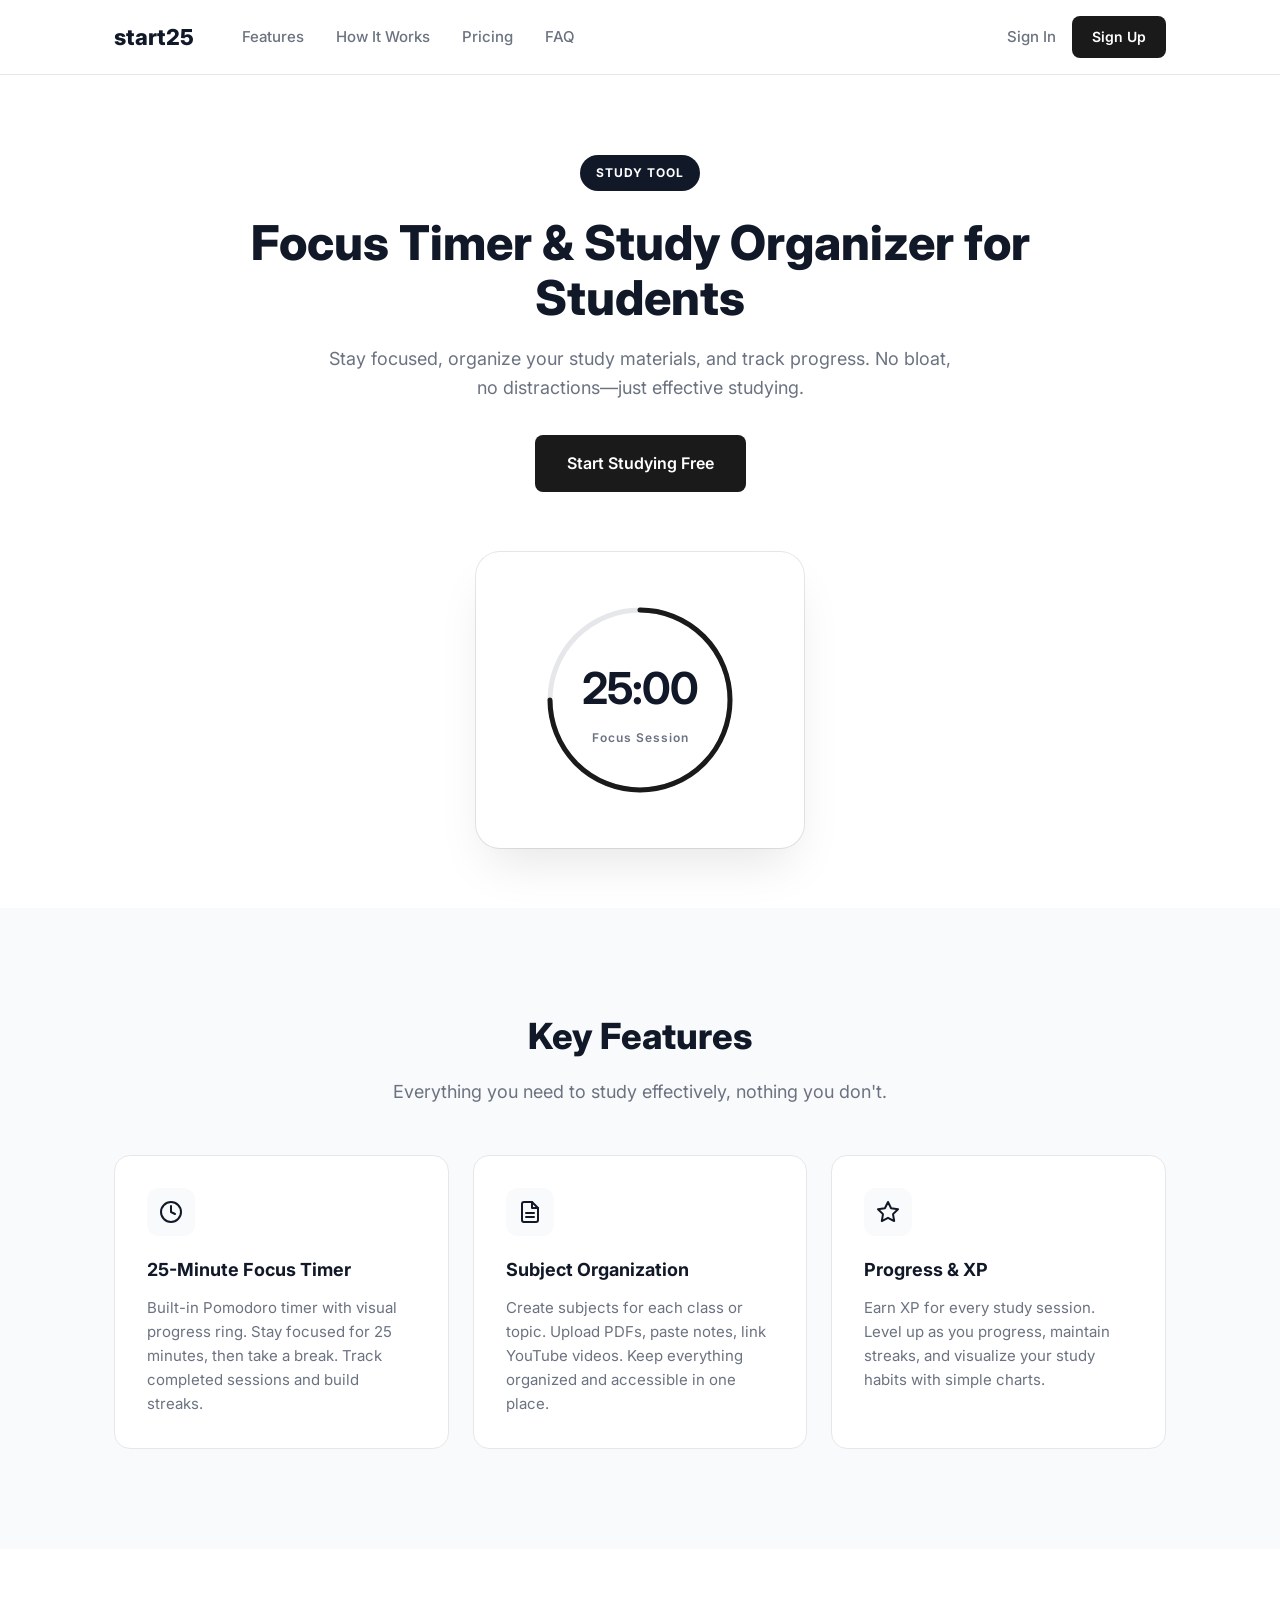
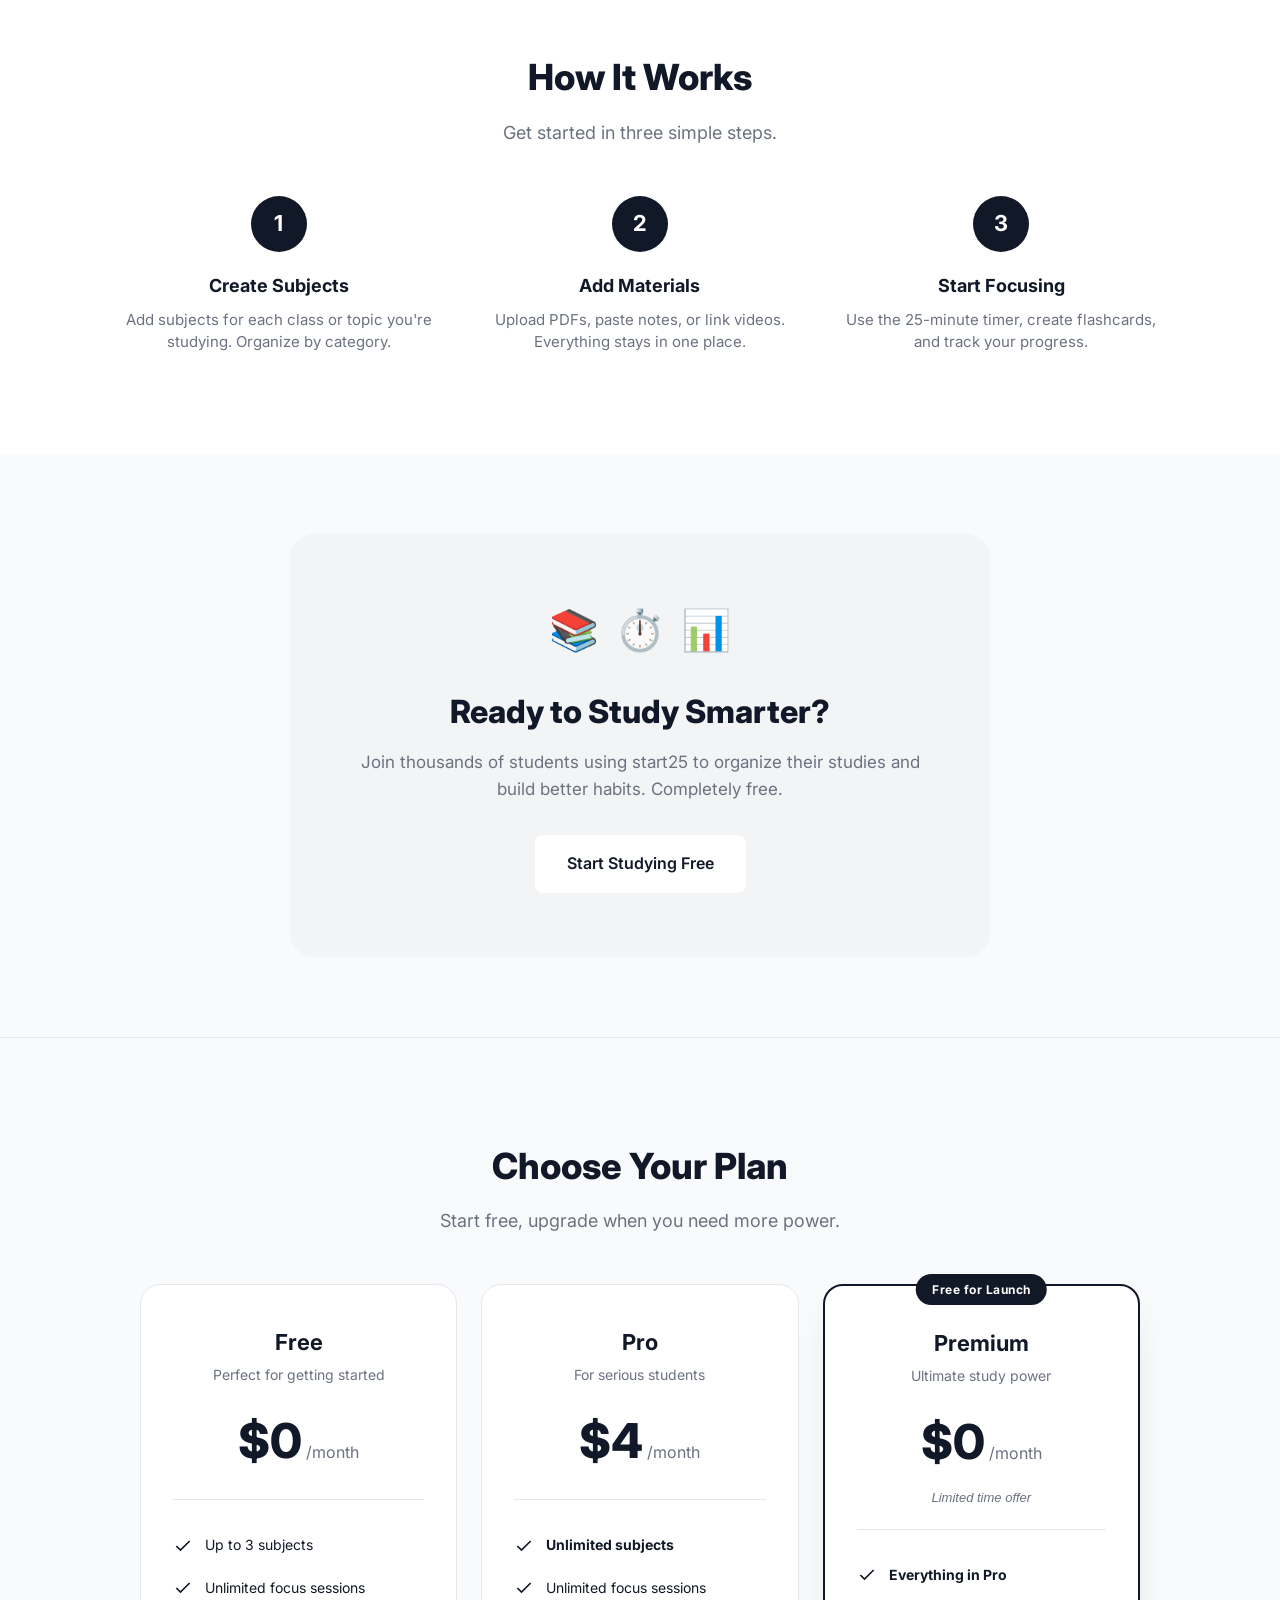
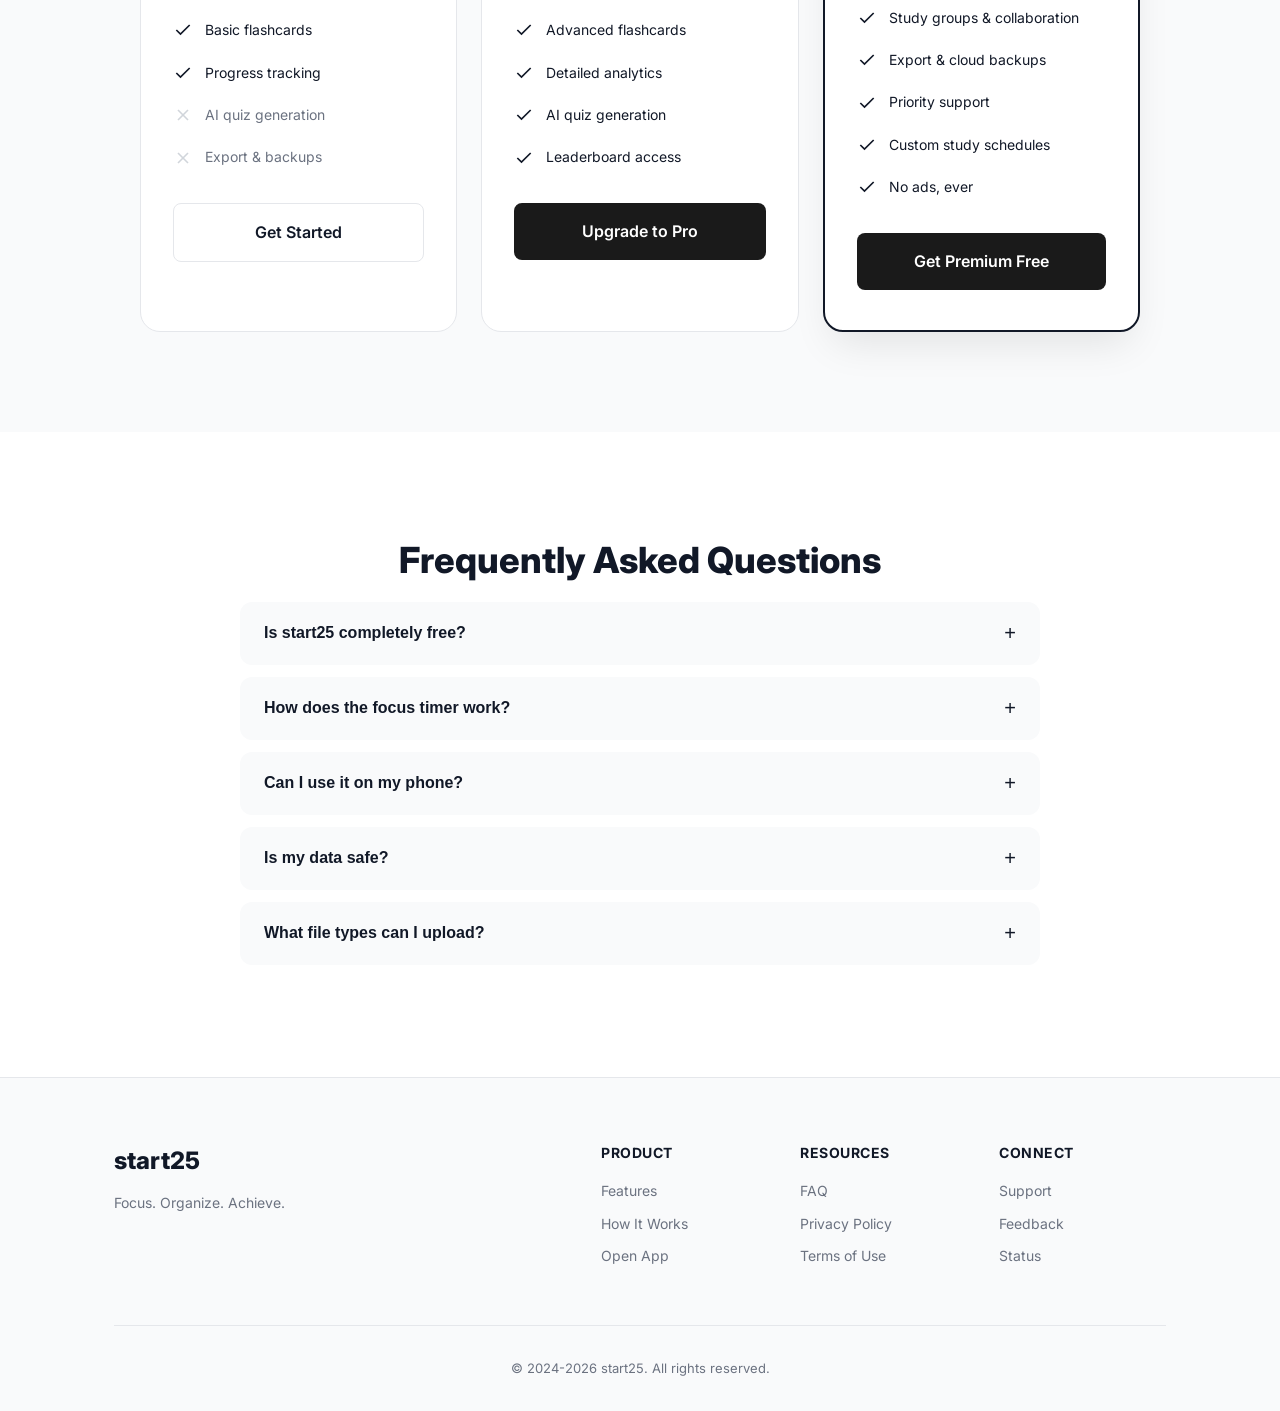
==== commit 4116adab: "Make Premium free for launch, move popular badge to Premium" ====
--- a/index.html
+++ b/index.html
@@ -181,8 +181,7 @@
                 </div>
 
                 <!-- Pro Plan -->
-                <div class="pricing-card popular">
-                    <div class="popular-badge">Most Popular</div>
+                <div class="pricing-card">
                     <div class="pricing-header">
                         <h3>Pro</h3>
                         <p class="pricing-desc">For serious students</p>
@@ -221,14 +220,16 @@
                 </div>
 
                 <!-- Premium Plan -->
-                <div class="pricing-card">
+                <div class="pricing-card popular">
+                    <div class="popular-badge">Free for Launch</div>
                     <div class="pricing-header">
                         <h3>Premium</h3>
                         <p class="pricing-desc">Ultimate study power</p>
                         <div class="pricing-price">
-                            <span class="price">$8</span>
+                            <span class="price">$0</span>
                             <span class="period">/month</span>
                         </div>
+                        <p class="pricing-note">Limited time offer</p>
                     </div>
                     <div class="pricing-features">
                         <div class="pricing-feature">
@@ -256,7 +257,7 @@
                             <span>No ads, ever</span>
                         </div>
                     </div>
-                    <a href="https://start25.vercel.app/" class="btn btn-outline btn-large btn-full">Go Premium</a>
+                    <a href="https://start25.vercel.app/" class="btn btn-primary btn-large btn-full">Get Premium Free</a>
                 </div>
             </div>
         </div>
--- a/styles.css
+++ b/styles.css
@@ -458,6 +458,13 @@
     margin-bottom: 16px;
 }
 
+.pricing-note {
+    font-size: 13px;
+    color: var(--text-muted);
+    font-style: italic;
+    margin-top: 8px;
+}
+
 .pricing-price {
     display: flex;
     align-items: baseline;
